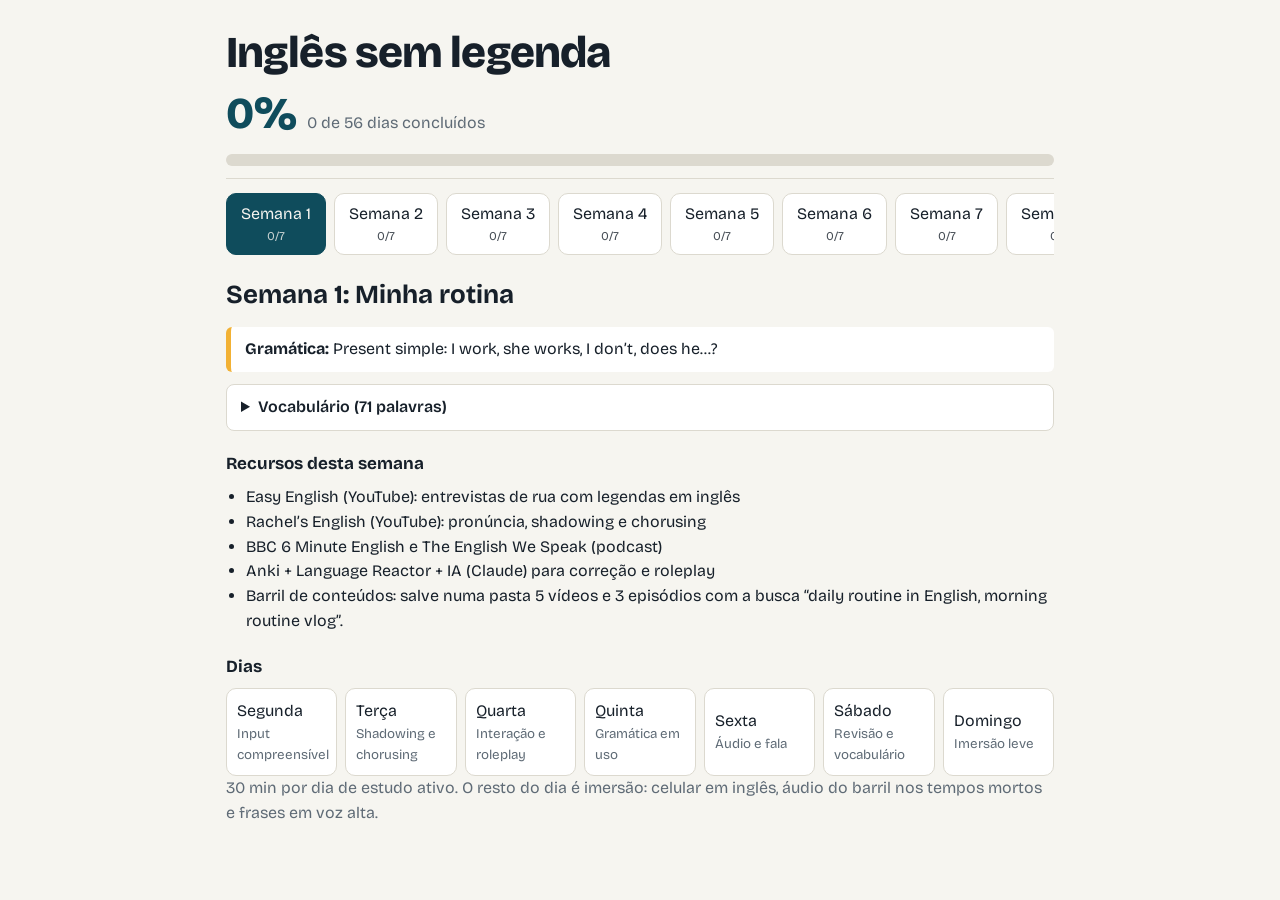
==== index.html @ cb30fc6a "Use index.html as Vercel entry point" ====
<!doctype html>
<html lang="pt-BR"><head><meta charset="utf-8">
<meta name="viewport" content="width=device-width, initial-scale=1, viewport-fit=cover">
<title>Inglês sem legenda: roteiro de 8 semanas</title>
<link rel="stylesheet" href="https://fonts.googleapis.com/css2?family=Bricolage+Grotesque:wght@400;600;800&display=swap">
<style>
:root{--bg:#f6f5f0;--card:#fff;--ink:#17202a;--mute:#5f6b76;--line:#dcd9cf;--pri:#0f4c5c;--acc:#f2b134;--ok:#2f8f5b;box-sizing:border-box;padding-top:env(safe-area-inset-top,0px);padding-bottom:env(safe-area-inset-bottom,0px);color-scheme:light}
@media (prefers-color-scheme:dark){:root:not([data-theme="light"]){--bg:#121a1f;--card:#1a252c;--ink:#eceae2;--mute:#9aa7b0;--line:#2c3b44;--pri:#7cc4d4;--acc:#f2b134;--ok:#5cc48a;color-scheme:dark}}
*{box-sizing:border-box}
body{margin:0;background:var(--bg);color:var(--ink);font:16px/1.55 "Bricolage Grotesque",system-ui,-apple-system,"Segoe UI",sans-serif}
.w{max-width:860px;margin:0 auto;padding:20px 16px 56px}
h1{font-size:clamp(28px,6vw,44px);line-height:1.05;margin:0 0 4px;font-weight:800;letter-spacing:-.02em}
.sub{color:var(--mute);margin:0 0 18px}
.top{position:sticky;top:0;background:var(--bg);padding:10px 0 12px;z-index:5;border-bottom:1px solid var(--line)}
.pct{display:flex;align-items:baseline;gap:10px}
.pct b{font-size:44px;font-weight:800;color:var(--pri)}
.bar{height:12px;background:var(--line);border-radius:6px;overflow:hidden;margin-top:6px}
.bar i{display:block;height:100%;width:0;background:var(--ok);transition:width .4s}
.tabs{display:flex;gap:8px;overflow-x:auto;padding:14px 0}
.tabs button{flex:0 0 auto;border:1.5px solid var(--line);background:var(--card);color:var(--ink);border-radius:10px;padding:8px 14px;font:inherit;cursor:pointer}
.tabs button[aria-selected=true]{background:var(--pri);border-color:var(--pri);color:var(--bg)}
.tabs small{display:block;font-size:12px;opacity:.8}
h2{font-size:26px;margin:6px 0 2px}
.g{background:var(--card);border-left:5px solid var(--acc);padding:10px 14px;border-radius:6px;margin:12px 0}
h3{font-size:17px;margin:20px 0 8px}
ul{margin:0;padding-left:20px}
details{background:var(--card);border:1px solid var(--line);border-radius:8px;padding:10px 14px}
summary{cursor:pointer;font-weight:600}
.v{display:grid;grid-template-columns:repeat(auto-fill,minmax(210px,1fr));gap:4px 16px;margin:10px 0 0;padding:0;list-style:none;font-size:15px}
.v span{color:var(--mute)}
.days{display:grid;grid-template-columns:repeat(auto-fill,minmax(110px,1fr));gap:8px}
.days button{border:1.5px solid var(--line);background:var(--card);color:var(--ink);border-radius:10px;padding:10px;font:inherit;text-align:left;cursor:pointer}
.days button.done{border-color:var(--ok);background:color-mix(in srgb,var(--ok) 14%,var(--card))}
.days button[aria-expanded=true]{outline:3px solid var(--acc)}
.days small{display:block;color:var(--mute)}
.det{background:var(--card);border:1px solid var(--line);border-radius:10px;padding:16px;margin-top:12px}
.det h4{margin:0 0 8px;font-size:20px}
.bl{display:grid;grid-template-columns:64px 1fr;gap:4px 12px;padding:10px 0;border-top:1px solid var(--line)}
.bl b{color:var(--pri)}
.bl em{color:var(--mute);font-style:normal;font-size:14px;grid-column:2}
.ok{margin-top:12px;border:0;border-radius:10px;padding:12px 18px;font:inherit;font-weight:600;background:var(--pri);color:var(--bg);cursor:pointer}
button:focus-visible,summary:focus-visible{outline:3px solid var(--acc);outline-offset:2px}
</style></head><body><div class="w">
<div class="top"><h1>Inglês sem legenda</h1>
<div class="pct"><b id="p">0%</b><span id="pt" class="sub" style="margin:0"></span></div>
<div class="bar"><i id="pb"></i></div></div>
<div class="tabs" id="tabs" role="tablist"></div>
<main id="m"></main>
<p class="sub">30 min por dia de estudo ativo. O resto do dia é imersão: celular em inglês, áudio do barril nos tempos mortos e frases em voz alta.</p>
</div>
<script>
const R=["Easy English (YouTube): entrevistas de rua com legendas em inglês","Rachel’s English (YouTube): pronúncia, shadowing e chorusing","BBC 6 Minute English e The English We Speak (podcast)","Anki + Language Reactor + IA (Claude) para correção e roleplay"];
const Wk=[
{t:"Minha rotina",g:"Present simple: I work, she works, I don’t, does he…?",q:"daily routine in English, morning routine vlog",v:"wake up=acordar;get up=levantar;shower=banho;brush=escovar;teeth=dentes;breakfast=café da manhã;lunch=almoço;dinner=jantar;coffee=café;bread=pão;work=trabalho;study=estudar;school=escola;bus=ônibus;walk=andar a pé;drive=dirigir;home=casa;leave=sair;arrive=chegar;morning=manhã;afternoon=tarde;evening=início da noite;night=noite;early=cedo;late=tarde;always=sempre;usually=geralmente;often=frequentemente;sometimes=às vezes;never=nunca;every day=todo dia;week=semana;weekend=fim de semana;Monday=segunda-feira;Friday=sexta-feira;Sunday=domingo;time=hora;clock=relógio;alarm=despertador;sleep=dormir;tired=cansado;busy=ocupado;free=livre;phone=celular;call=ligar;text=mandar mensagem;watch=assistir;read=ler;listen=escutar;cook=cozinhar;clean=limpar;wash=lavar;buy=comprar;meet=encontrar;friend=amigo;family=família;mother=mãe;father=pai;brother=irmão;sister=irmã;wife=esposa;husband=marido;dog=cachorro;cat=gato;music=música;movie=filme;game=jogo;exercise=exercício;gym=academia;relax=relaxar;rest=descansar"},
{t:"Casa e objetos",g:"There is / there are + preposições de lugar (in, on, under, next to)",q:"house tour in English, my room tour",v:"house=casa;apartment=apartamento;room=cômodo;kitchen=cozinha;bedroom=quarto;bathroom=banheiro;living room=sala;door=porta;window=janela;wall=parede;floor=chão;ceiling=teto;stairs=escada;table=mesa;chair=cadeira;sofa=sofá;bed=cama;pillow=travesseiro;blanket=cobertor;lamp=luminária;light=luz;mirror=espelho;shelf=prateleira;drawer=gaveta;closet=guarda-roupa;fridge=geladeira;stove=fogão;oven=forno;microwave=micro-ondas;sink=pia;plate=prato;bowl=tigela;cup=xícara;glass=copo;fork=garfo;knife=faca;spoon=colher;pan=panela;bottle=garrafa;key=chave;remote=controle remoto;TV=televisão;computer=computador;laptop=notebook;charger=carregador;cable=cabo;plug=tomada;towel=toalha;soap=sabonete;toothbrush=escova de dente;trash=lixo;broom=vassoura;box=caixa;bag=bolsa;pen=caneta;book=livro;notebook=caderno;desk=escrivaninha;under=embaixo;above=acima;next to=ao lado;between=entre;behind=atrás;in front of=na frente;on=sobre;inside=dentro;outside=fora;near=perto;far=longe;left=esquerda;right=direita"},
{t:"Comida e restaurante",g:"Countable/uncountable, some/any e would like",q:"ordering food in English, restaurant English conversation",v:"food=comida;meal=refeição;menu=cardápio;order=pedir;waiter=garçom;bill=conta;tip=gorjeta;hungry=com fome;thirsty=com sede;full=satisfeito;delicious=delicioso;tasty=saboroso;spicy=picante;sweet=doce;sour=azedo;salty=salgado;fresh=fresco;hot=quente;cold=frio;rice=arroz;beans=feijão;meat=carne;chicken=frango;beef=carne bovina;pork=porco;fish=peixe;egg=ovo;cheese=queijo;milk=leite;butter=manteiga;salad=salada;soup=sopa;pasta=massa;sandwich=sanduíche;fries=batata frita;potato=batata;tomato=tomate;onion=cebola;garlic=alho;carrot=cenoura;lettuce=alface;apple=maçã;banana=banana;orange=laranja;grape=uva;strawberry=morango;lemon=limão;juice=suco;water=água;tea=chá;beer=cerveja;wine=vinho;sugar=açúcar;salt=sal;pepper=pimenta;oil=óleo;sauce=molho;dessert=sobremesa;cake=bolo;ice cream=sorvete;chocolate=chocolate;snack=lanche;vegetarian=vegetariano;allergic=alérgico;share=dividir;recipe=receita;ingredient=ingrediente;bake=assar;fry=fritar;boil=ferver"},
{t:"Compras e dinheiro",g:"How much / how many, this-that-these-those e Can I…?",q:"shopping in English, at the supermarket English",v:"store=loja;mall=shopping;market=feira;supermarket=supermercado;pharmacy=farmácia;price=preço;cheap=barato;expensive=caro;discount=desconto;sale=promoção;cash=dinheiro;card=cartão;credit card=cartão de crédito;change=troco;receipt=recibo;cashier=caixa;customer=cliente;seller=vendedor;size=tamanho;small=pequeno;medium=médio;large=grande;color=cor;red=vermelho;blue=azul;green=verde;black=preto;white=branco;yellow=amarelo;shirt=camisa;T-shirt=camiseta;pants=calça;jeans=jeans;dress=vestido;skirt=saia;jacket=jaqueta;coat=casaco;shoes=sapatos;sneakers=tênis;socks=meias;hat=chapéu;glasses=óculos;wallet=carteira;backpack=mochila;try on=experimentar;fit=servir;wear=vestir;pay=pagar;spend=gastar;save=economizar;afford=poder pagar;return=devolver;exchange=trocar;refund=reembolso;deliver=entregar;online=online;cart=carrinho;worth=valer a pena;brand=marca;quality=qualidade;pair=par;gift=presente;wrap=embrulhar;open=aberto;closed=fechado;line=fila;wait=esperar;bargain=pechincha;coin=moeda;bill (money)=nota;total=total;extra=extra;wrong=errado"},
{t:"Trabalho e tecnologia",g:"Can / can’t, have to e perguntas com Wh- (what, where, when, why, how)",q:"English at work, tech vocabulary for beginners",v:"job=emprego;company=empresa;office=escritório;boss=chefe;coworker=colega de trabalho;team=equipe;meeting=reunião;email=e-mail;message=mensagem;schedule=agenda;deadline=prazo;task=tarefa;project=projeto;report=relatório;presentation=apresentação;client=cliente;salary=salário;interview=entrevista;resume=currículo;skill=habilidade;experience=experiência;manager=gerente;remote=remoto;screen=tela;keyboard=teclado;mouse=mouse;file=arquivo;folder=pasta;document=documento;spreadsheet=planilha;data=dados;database=banco de dados;chart=gráfico;number=número;code=código;software=software;app=aplicativo;website=site;password=senha;login=entrar;download=baixar;upload=enviar;share=compartilhar;save=salvar;delete=apagar;search=buscar;update=atualizar;error=erro;fix=consertar;problem=problema;solution=solução;idea=ideia;plan=plano;goal=meta;result=resultado;learn=aprender;teach=ensinar;help=ajudar;ask=perguntar;answer=responder;explain=explicar;understand=entender;need=precisar;use=usar;build=construir;test=testar;improve=melhorar;careful=cuidadoso;fast=rápido;slow=lento"},
{t:"Ruas, viagens e lugares",g:"Imperativo (turn left, go straight) e present continuous (I’m going…)",q:"asking for directions in English, airport English",v:"street=rua;avenue=avenida;corner=esquina;block=quadra;map=mapa;address=endereço;city=cidade;country=país;airport=aeroporto;station=estação;train=trem;subway=metrô;taxi=táxi;car=carro;bike=bicicleta;plane=avião;flight=voo;ticket=passagem;passport=passaporte;luggage=bagagem;suitcase=mala;hotel=hotel;reservation=reserva;check in=fazer check-in;check out=fazer check-out;tourist=turista;beach=praia;mountain=montanha;park=parque;museum=museu;church=igreja;bank=banco;hospital=hospital;police=polícia;restaurant=restaurante;bridge=ponte;traffic=trânsito;turn=virar;go straight=seguir em frente;stop=parar;cross=atravessar;lost=perdido;direction=direção;north=norte;south=sul;east=leste;west=oeste;ahead=à frente;depart=partir;delay=atraso;cancel=cancelar;gate=portão de embarque;seat=assento;trip=viagem;visit=visitar;explore=explorar;travel=viajar;pack=arrumar a mala;weather=clima;rain=chuva;sun=sol;crowded=lotado;quiet=tranquilo;safe=seguro;dangerous=perigoso;nearby=por perto;downtown=centro"},
{t:"Histórias do passado",g:"Past simple: regulares (worked) e irregulares (went, saw, ate)",q:"storytime in English for beginners, simple past stories",v:"yesterday=ontem;last night=ontem à noite;last week=semana passada;ago=atrás;then=então;after=depois;before=antes;first=primeiro;finally=finalmente;suddenly=de repente;remember=lembrar;forget=esquecer;happen=acontecer;story=história;memory=lembrança;childhood=infância;young=jovem;old=velho;born=nascido;grow up=crescer;move=mudar-se;start=começar;finish=terminar;stay=ficar;go (went)=ir;come (came)=vir;see (saw)=ver;eat (ate)=comer;drink (drank)=beber;take (took)=pegar;make (made)=fazer;get (got)=conseguir;give (gave)=dar;find (found)=encontrar;think (thought)=pensar;know (knew)=saber;say (said)=dizer;tell (told)=contar;buy (bought)=comprar;have (had)=ter;write (wrote)=escrever;lose (lost)=perder;win (won)=ganhar;feel (felt)=sentir;meet (met)=conhecer;run (ran)=correr;sit (sat)=sentar;wake (woke)=acordar;fall (fell)=cair;break (broke)=quebrar;laugh=rir;cry=chorar;smile=sorrir;surprised=surpreso;scared=assustado;happy=feliz;sad=triste;angry=bravo;excited=animado;bored=entediado;mistake=erro;luck=sorte;party=festa;wedding=casamento;birthday=aniversário;holiday=feriado;accident=acidente;news=notícia;dream=sonho"},
{t:"Planos e futuro",g:"Going to (planos) vs will (decisões na hora, previsões)",q:"talking about future plans in English, my goals English",v:"tomorrow=amanhã;tonight=hoje à noite;next week=semana que vem;next month=mês que vem;next year=ano que vem;soon=em breve;later=mais tarde;someday=algum dia;future=futuro;hope=esperar;wish=desejar;want=querer;would like=gostaria;expect=esperar (prever);decide=decidir;choose=escolher;promise=prometer;probably=provavelmente;maybe=talvez;definitely=com certeza;sure=certo;possible=possível;impossible=impossível;ready=pronto;prepare=preparar;organize=organizar;invite=convidar;join=participar;apply=candidatar-se;career=carreira;degree=graduação;course=curso;exam=prova;grade=nota;practice=praticar;fluent=fluente;confident=confiante;achieve=alcançar;habit=hábito;challenge=desafio;opportunity=oportunidade;risk=risco;budget=orçamento;invest=investir;rent=aluguel;own=possuir;marry=casar;baby=bebê;kid=criança;retire=aposentar-se;abroad=exterior;dream job=emprego dos sonhos;proud=orgulhoso;worry=preocupar-se;depend=depender;offer=oferecer;accept=aceitar;refuse=recusar;agree=concordar;disagree=discordar;opinion=opinião;believe=acreditar;suppose=supor;imagine=imaginar;guess=chutar;goal=objetivo;dream=sonhar;success=sucesso;fail=falhar;try=tentar;keep going=continuar;progress=progresso"}
];
const D=[
["Segunda","Input compreensível",[[15,"Assista a 1 vídeo do barril sobre {t}, sem legenda em português. Primeira vez: só o sentido geral. Segunda vez: pause nas frases novas. Busca sugerida: “{q}”.",0],[10,"Sentence mining: escolha 3 frases que você entendeu pela metade e crie cartões no Anki (frase inteira, com áudio).",3],[5,"Micro-hábito: descreva em voz alta, em inglês, o que está ao seu redor.",3]]],
["Terça","Shadowing e chorusing",[[12,"Shadowing: pegue um trecho de 30 segundos sobre {t}, repita junto com o áudio 5 vezes, depois sem olhar a transcrição.",1],[8,"Chorusing: fale a mesma frase em coro com o nativo até igualar ritmo e entonação.",1],[10,"Flashcards: revise os cartões vencidos no Anki.",3]]],
["Quarta","Interação e roleplay",[[15,"Reassista uma cena que você já viu. Pause e responda os personagens em voz alta, faça perguntas e dê opiniões. Anote o que não soube dizer.",0],[10,"Roleplay com a IA: simule uma situação real de {t}. Peça para ela responder só em inglês simples e corrigir no fim.",3],[5,"Pesquise como falar as lacunas anotadas e crie 2 cartões.",3]]],
["Quinta","Gramática em uso",[[8,"Tópico da semana: {g}. Leia 10 exemplos e tente achar o padrão antes de ler a regra.",2],[12,"Escrita ativa: escreva 5 a 8 frases sobre {t} usando o tópico. Cole na IA e peça correção com explicação curta.",3],[10,"Flashcards: revise e acrescente as correções como cartões.",3]]],
["Sexta","Áudio e fala",[[20,"Ouça 1 episódio curto sobre {t} ou sobre rotina e vida cotidiana. Ouça duas vezes: sem pausar e depois pausando para anotar palavras.",2],[10,"Grave 1 minuto resumindo em voz alta o que entendeu. Ouça sua gravação e repita uma versão melhor.",3]]],
["Sábado","Revisão e vocabulário",[[10,"Flashcards: revise tudo da semana.",3],[10,"Revise as 70+ palavras da lista da semana: fale cada uma dentro de uma frase sua.",3],[10,"Roleplay livre com a IA, sem script, sobre {t}.",3]]],
["Domingo","Imersão leve",[[20,"Assista a série, vídeo ou ouça podcast por prazer, em inglês, sem pressão. Não pare para estudar.",0],[10,"Diário falado: fale 1 minuto sobre sua semana, em inglês, sem traduzir antes.",3]]]
];
let S={};try{S=JSON.parse(localStorage.getItem("ing")||"{}")}catch(e){}
let cw=0,cd=null;
const $=i=>document.getElementById(i),save=()=>{try{localStorage.setItem("ing",JSON.stringify(S))}catch(e){}};
const cnt=w=>D.filter((_,d)=>S[w+"-"+d]).length;
function upd(){const n=Object.values(S).filter(Boolean).length,p=Math.round(n/56*100);$("p").textContent=p+"%";$("pb").style.width=p+"%";$("pt").textContent=n+" de 56 dias concluídos"}
function tabs(){$("tabs").innerHTML="";Wk.forEach((w,i)=>{const b=document.createElement("button");b.setAttribute("role","tab");b.setAttribute("aria-selected",i==cw);b.innerHTML="Semana "+(i+1)+"<small>"+cnt(i)+"/7</small>";b.onclick=()=>{cw=i;cd=null;draw()};$("tabs").appendChild(b)})}
function fill(s,w){return s.replace(/{t}/g,w.t.toLowerCase()).replace(/{g}/g,w.g).replace(/{q}/g,w.q)}
function draw(){tabs();upd();const w=Wk[cw],V=w.v.split(";").map(x=>x.split("="));
let h="<h2>Semana "+(cw+1)+": "+w.t+"</h2><div class='g'><b>Gramática:</b> "+w.g+"</div>";
h+="<details><summary>Vocabulário ("+V.length+" palavras)</summary><ul class='v'>"+V.map(x=>"<li>"+x[0]+" <span>"+x[1]+"</span></li>").join("")+"</ul></details>";
h+="<h3>Recursos desta semana</h3><ul>"+R.map(r=>"<li>"+r+"</li>").join("")+"<li>Barril de conteúdos: salve numa pasta 5 vídeos e 3 episódios com a busca “"+w.q+"”.</li></ul>";
h+="<h3>Dias</h3><div class='days'>"+D.map((d,i)=>"<button class='"+(S[cw+"-"+i]?"done":"")+"' aria-expanded='"+(cd===i)+"' data-d='"+i+"'>"+d[0]+"<small>"+(S[cw+"-"+i]?"Concluído":d[1])+"</small></button>").join("")+"</div>";
if(cd!==null){const d=D[cd],k=cw+"-"+cd;h+="<div class='det'><h4>"+d[0]+": "+d[1]+" (30 min)</h4>"+d[2].map(b=>"<div class='bl'><b>"+b[0]+" min</b><span>"+fill(b[1],w)+"</span><em>Recurso: "+R[b[2]]+"</em></div>").join("")+"<button class='ok' data-k='"+k+"'>"+(S[k]?"Desmarcar dia":"Marcar como concluído")+"</button></div>"}
$("m").innerHTML=h;
$("m").querySelectorAll(".days button").forEach(b=>b.onclick=()=>{const i=+b.dataset.d;cd=cd===i?null:i;draw()});
const ok=$("m").querySelector(".ok");if(ok)ok.onclick=()=>{S[ok.dataset.k]=!S[ok.dataset.k];save();draw()}}
draw();
</script></body></html>
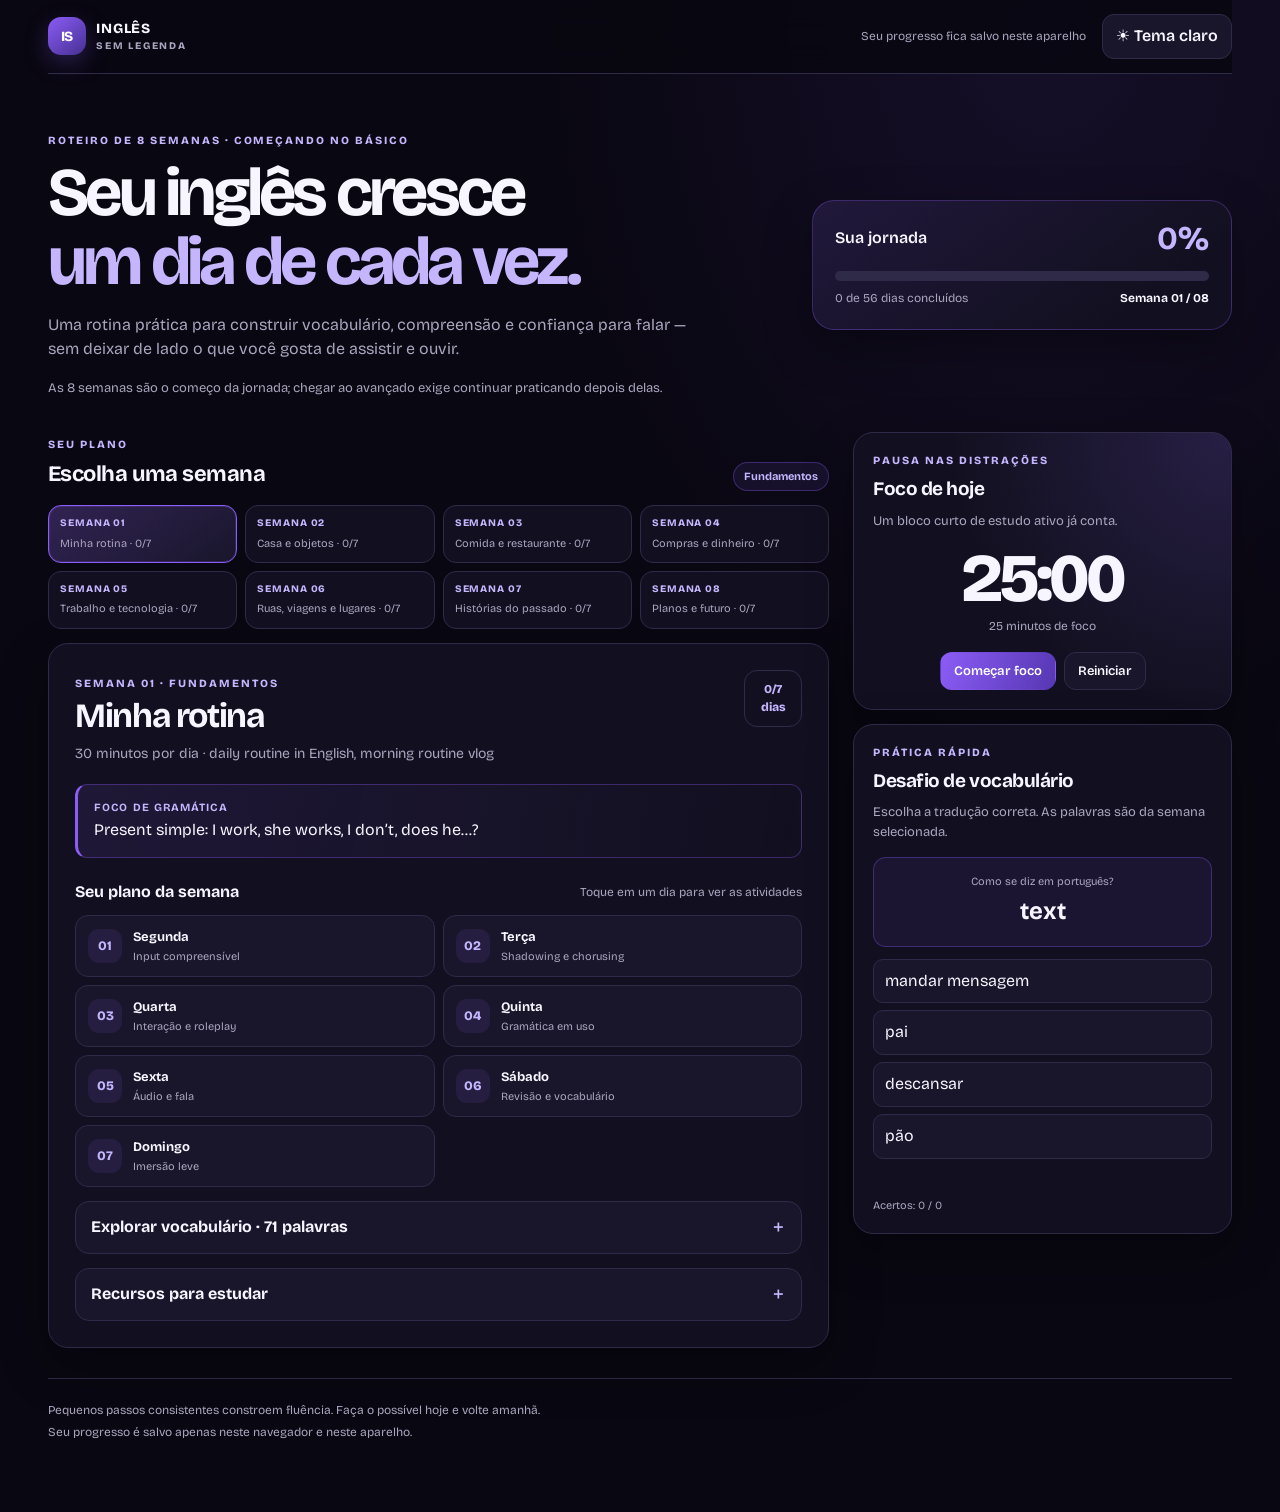
==== commit fe7307fb: "Improve interactive English study site Co-authored-by: Copilot <223556219+Copilot@users.noreply.gith" ====
--- a/index.html
+++ b/index.html
@@ -1,89 +1,31 @@
 <!doctype html>
 <html lang="pt-BR"><head><meta charset="utf-8">
 <meta name="viewport" content="width=device-width, initial-scale=1, viewport-fit=cover">
-<title>Inglês sem legenda: roteiro de 8 semanas</title>
+<title>Inglês sem legenda — seu plano do básico ao avançado</title>
+<meta name="description" content="Um roteiro interativo para estudar inglês todos os dias, praticar vocabulário e acompanhar seu progresso.">
+<meta name="theme-color" content="#090711">
 <link rel="stylesheet" href="https://fonts.googleapis.com/css2?family=Bricolage+Grotesque:wght@400;600;800&display=swap">
-<style>
-:root{--bg:#f6f5f0;--card:#fff;--ink:#17202a;--mute:#5f6b76;--line:#dcd9cf;--pri:#0f4c5c;--acc:#f2b134;--ok:#2f8f5b;box-sizing:border-box;padding-top:env(safe-area-inset-top,0px);padding-bottom:env(safe-area-inset-bottom,0px);color-scheme:light}
-@media (prefers-color-scheme:dark){:root:not([data-theme="light"]){--bg:#121a1f;--card:#1a252c;--ink:#eceae2;--mute:#9aa7b0;--line:#2c3b44;--pri:#7cc4d4;--acc:#f2b134;--ok:#5cc48a;color-scheme:dark}}
-*{box-sizing:border-box}
-body{margin:0;background:var(--bg);color:var(--ink);font:16px/1.55 "Bricolage Grotesque",system-ui,-apple-system,"Segoe UI",sans-serif}
-.w{max-width:860px;margin:0 auto;padding:20px 16px 56px}
-h1{font-size:clamp(28px,6vw,44px);line-height:1.05;margin:0 0 4px;font-weight:800;letter-spacing:-.02em}
-.sub{color:var(--mute);margin:0 0 18px}
-.top{position:sticky;top:0;background:var(--bg);padding:10px 0 12px;z-index:5;border-bottom:1px solid var(--line)}
-.pct{display:flex;align-items:baseline;gap:10px}
-.pct b{font-size:44px;font-weight:800;color:var(--pri)}
-.bar{height:12px;background:var(--line);border-radius:6px;overflow:hidden;margin-top:6px}
-.bar i{display:block;height:100%;width:0;background:var(--ok);transition:width .4s}
-.tabs{display:flex;gap:8px;overflow-x:auto;padding:14px 0}
-.tabs button{flex:0 0 auto;border:1.5px solid var(--line);background:var(--card);color:var(--ink);border-radius:10px;padding:8px 14px;font:inherit;cursor:pointer}
-.tabs button[aria-selected=true]{background:var(--pri);border-color:var(--pri);color:var(--bg)}
-.tabs small{display:block;font-size:12px;opacity:.8}
-h2{font-size:26px;margin:6px 0 2px}
-.g{background:var(--card);border-left:5px solid var(--acc);padding:10px 14px;border-radius:6px;margin:12px 0}
-h3{font-size:17px;margin:20px 0 8px}
-ul{margin:0;padding-left:20px}
-details{background:var(--card);border:1px solid var(--line);border-radius:8px;padding:10px 14px}
-summary{cursor:pointer;font-weight:600}
-.v{display:grid;grid-template-columns:repeat(auto-fill,minmax(210px,1fr));gap:4px 16px;margin:10px 0 0;padding:0;list-style:none;font-size:15px}
-.v span{color:var(--mute)}
-.days{display:grid;grid-template-columns:repeat(auto-fill,minmax(110px,1fr));gap:8px}
-.days button{border:1.5px solid var(--line);background:var(--card);color:var(--ink);border-radius:10px;padding:10px;font:inherit;text-align:left;cursor:pointer}
-.days button.done{border-color:var(--ok);background:color-mix(in srgb,var(--ok) 14%,var(--card))}
-.days button[aria-expanded=true]{outline:3px solid var(--acc)}
-.days small{display:block;color:var(--mute)}
-.det{background:var(--card);border:1px solid var(--line);border-radius:10px;padding:16px;margin-top:12px}
-.det h4{margin:0 0 8px;font-size:20px}
-.bl{display:grid;grid-template-columns:64px 1fr;gap:4px 12px;padding:10px 0;border-top:1px solid var(--line)}
-.bl b{color:var(--pri)}
-.bl em{color:var(--mute);font-style:normal;font-size:14px;grid-column:2}
-.ok{margin-top:12px;border:0;border-radius:10px;padding:12px 18px;font:inherit;font-weight:600;background:var(--pri);color:var(--bg);cursor:pointer}
-button:focus-visible,summary:focus-visible{outline:3px solid var(--acc);outline-offset:2px}
-</style></head><body><div class="w">
-<div class="top"><h1>Inglês sem legenda</h1>
-<div class="pct"><b id="p">0%</b><span id="pt" class="sub" style="margin:0"></span></div>
-<div class="bar"><i id="pb"></i></div></div>
-<div class="tabs" id="tabs" role="tablist"></div>
-<main id="m"></main>
-<p class="sub">30 min por dia de estudo ativo. O resto do dia é imersão: celular em inglês, áudio do barril nos tempos mortos e frases em voz alta.</p>
+<link rel="stylesheet" href="styles.css"></head><body>
+<div class="app-shell">
+<header class="topbar">
+<a class="brand" href="#" aria-label="Inglês sem legenda, início"><span class="brand-mark">IS</span><span>INGLÊS<small>SEM LEGENDA</small></span></a>
+<div class="top-actions"><span class="save-status" id="saveStatus" role="status" aria-live="polite">Seu progresso fica salvo neste aparelho</span><button class="theme-toggle" id="themeToggle" type="button" aria-label="Alternar tema">☀ Tema claro</button></div>
+</header>
+<section class="hero" aria-labelledby="pageTitle">
+<div class="hero-copy"><p class="eyebrow">ROTEIRO DE 8 SEMANAS · COMEÇANDO NO BÁSICO</p><h1 id="pageTitle">Seu inglês cresce <span>um dia de cada vez.</span></h1><p>Uma rotina prática para construir vocabulário, compreensão e confiança para falar — sem deixar de lado o que você gosta de assistir e ouvir.</p><p class="hero-note">As 8 semanas são o começo da jornada; chegar ao avançado exige continuar praticando depois delas.</p></div>
+<div class="hero-progress"><div class="progress-heading"><span>Sua jornada</span><strong id="p">0%</strong></div><div class="progress-track" role="progressbar" id="progressBar" aria-label="Progresso das 8 semanas" aria-valuemin="0" aria-valuemax="100" aria-valuenow="0"><i id="pb"></i></div><div class="progress-caption"><span id="pt">0 de 56 dias concluídos</span><strong id="weekMetric">Semana 01 / 08</strong></div></div>
+</section>
+<main class="content-grid">
+<section class="study-column" aria-label="Roteiro de estudos">
+<div class="section-heading"><div><p class="eyebrow">SEU PLANO</p><h2>Escolha uma semana</h2></div><span class="phase-pill" id="phasePill">Fundamentos</span></div>
+<nav class="tabs" id="tabs" role="tablist" aria-label="Semanas de estudo"></nav>
+<section id="weekContent" aria-live="polite"></section>
+</section>
+<aside class="practice-column" aria-label="Ferramentas de prática">
+<section class="tool-card timer-card" aria-labelledby="timerTitle"><p class="eyebrow">PAUSA NAS DISTRAÇÕES</p><h2 id="timerTitle">Foco de hoje</h2><p class="tool-copy">Um bloco curto de estudo ativo já conta.</p><div class="timer-display" id="timerDisplay" role="timer" aria-live="off">25:00</div><p class="timer-hint" id="timerHint">25 minutos de foco</p><div class="timer-actions"><button class="primary-button" id="timerToggle" type="button">Começar foco</button><button class="secondary-button" id="timerReset" type="button">Reiniciar</button></div></section>
+<section class="tool-card quiz-card" aria-labelledby="quizTitle"><p class="eyebrow">PRÁTICA RÁPIDA</p><h2 id="quizTitle">Desafio de vocabulário</h2><p class="tool-copy">Escolha a tradução correta. As palavras são da semana selecionada.</p><div id="quizArea"></div></section>
+</aside>
+</main>
+<footer class="footer"><p>Pequenos passos consistentes constroem fluência. Faça o possível hoje e volte amanhã.</p><p>Seu progresso é salvo apenas neste navegador e neste aparelho.</p></footer>
 </div>
-<script>
-const R=["Easy English (YouTube): entrevistas de rua com legendas em inglês","Rachel’s English (YouTube): pronúncia, shadowing e chorusing","BBC 6 Minute English e The English We Speak (podcast)","Anki + Language Reactor + IA (Claude) para correção e roleplay"];
-const Wk=[
-{t:"Minha rotina",g:"Present simple: I work, she works, I don’t, does he…?",q:"daily routine in English, morning routine vlog",v:"wake up=acordar;get up=levantar;shower=banho;brush=escovar;teeth=dentes;breakfast=café da manhã;lunch=almoço;dinner=jantar;coffee=café;bread=pão;work=trabalho;study=estudar;school=escola;bus=ônibus;walk=andar a pé;drive=dirigir;home=casa;leave=sair;arrive=chegar;morning=manhã;afternoon=tarde;evening=início da noite;night=noite;early=cedo;late=tarde;always=sempre;usually=geralmente;often=frequentemente;sometimes=às vezes;never=nunca;every day=todo dia;week=semana;weekend=fim de semana;Monday=segunda-feira;Friday=sexta-feira;Sunday=domingo;time=hora;clock=relógio;alarm=despertador;sleep=dormir;tired=cansado;busy=ocupado;free=livre;phone=celular;call=ligar;text=mandar mensagem;watch=assistir;read=ler;listen=escutar;cook=cozinhar;clean=limpar;wash=lavar;buy=comprar;meet=encontrar;friend=amigo;family=família;mother=mãe;father=pai;brother=irmão;sister=irmã;wife=esposa;husband=marido;dog=cachorro;cat=gato;music=música;movie=filme;game=jogo;exercise=exercício;gym=academia;relax=relaxar;rest=descansar"},
-{t:"Casa e objetos",g:"There is / there are + preposições de lugar (in, on, under, next to)",q:"house tour in English, my room tour",v:"house=casa;apartment=apartamento;room=cômodo;kitchen=cozinha;bedroom=quarto;bathroom=banheiro;living room=sala;door=porta;window=janela;wall=parede;floor=chão;ceiling=teto;stairs=escada;table=mesa;chair=cadeira;sofa=sofá;bed=cama;pillow=travesseiro;blanket=cobertor;lamp=luminária;light=luz;mirror=espelho;shelf=prateleira;drawer=gaveta;closet=guarda-roupa;fridge=geladeira;stove=fogão;oven=forno;microwave=micro-ondas;sink=pia;plate=prato;bowl=tigela;cup=xícara;glass=copo;fork=garfo;knife=faca;spoon=colher;pan=panela;bottle=garrafa;key=chave;remote=controle remoto;TV=televisão;computer=computador;laptop=notebook;charger=carregador;cable=cabo;plug=tomada;towel=toalha;soap=sabonete;toothbrush=escova de dente;trash=lixo;broom=vassoura;box=caixa;bag=bolsa;pen=caneta;book=livro;notebook=caderno;desk=escrivaninha;under=embaixo;above=acima;next to=ao lado;between=entre;behind=atrás;in front of=na frente;on=sobre;inside=dentro;outside=fora;near=perto;far=longe;left=esquerda;right=direita"},
-{t:"Comida e restaurante",g:"Countable/uncountable, some/any e would like",q:"ordering food in English, restaurant English conversation",v:"food=comida;meal=refeição;menu=cardápio;order=pedir;waiter=garçom;bill=conta;tip=gorjeta;hungry=com fome;thirsty=com sede;full=satisfeito;delicious=delicioso;tasty=saboroso;spicy=picante;sweet=doce;sour=azedo;salty=salgado;fresh=fresco;hot=quente;cold=frio;rice=arroz;beans=feijão;meat=carne;chicken=frango;beef=carne bovina;pork=porco;fish=peixe;egg=ovo;cheese=queijo;milk=leite;butter=manteiga;salad=salada;soup=sopa;pasta=massa;sandwich=sanduíche;fries=batata frita;potato=batata;tomato=tomate;onion=cebola;garlic=alho;carrot=cenoura;lettuce=alface;apple=maçã;banana=banana;orange=laranja;grape=uva;strawberry=morango;lemon=limão;juice=suco;water=água;tea=chá;beer=cerveja;wine=vinho;sugar=açúcar;salt=sal;pepper=pimenta;oil=óleo;sauce=molho;dessert=sobremesa;cake=bolo;ice cream=sorvete;chocolate=chocolate;snack=lanche;vegetarian=vegetariano;allergic=alérgico;share=dividir;recipe=receita;ingredient=ingrediente;bake=assar;fry=fritar;boil=ferver"},
-{t:"Compras e dinheiro",g:"How much / how many, this-that-these-those e Can I…?",q:"shopping in English, at the supermarket English",v:"store=loja;mall=shopping;market=feira;supermarket=supermercado;pharmacy=farmácia;price=preço;cheap=barato;expensive=caro;discount=desconto;sale=promoção;cash=dinheiro;card=cartão;credit card=cartão de crédito;change=troco;receipt=recibo;cashier=caixa;customer=cliente;seller=vendedor;size=tamanho;small=pequeno;medium=médio;large=grande;color=cor;red=vermelho;blue=azul;green=verde;black=preto;white=branco;yellow=amarelo;shirt=camisa;T-shirt=camiseta;pants=calça;jeans=jeans;dress=vestido;skirt=saia;jacket=jaqueta;coat=casaco;shoes=sapatos;sneakers=tênis;socks=meias;hat=chapéu;glasses=óculos;wallet=carteira;backpack=mochila;try on=experimentar;fit=servir;wear=vestir;pay=pagar;spend=gastar;save=economizar;afford=poder pagar;return=devolver;exchange=trocar;refund=reembolso;deliver=entregar;online=online;cart=carrinho;worth=valer a pena;brand=marca;quality=qualidade;pair=par;gift=presente;wrap=embrulhar;open=aberto;closed=fechado;line=fila;wait=esperar;bargain=pechincha;coin=moeda;bill (money)=nota;total=total;extra=extra;wrong=errado"},
-{t:"Trabalho e tecnologia",g:"Can / can’t, have to e perguntas com Wh- (what, where, when, why, how)",q:"English at work, tech vocabulary for beginners",v:"job=emprego;company=empresa;office=escritório;boss=chefe;coworker=colega de trabalho;team=equipe;meeting=reunião;email=e-mail;message=mensagem;schedule=agenda;deadline=prazo;task=tarefa;project=projeto;report=relatório;presentation=apresentação;client=cliente;salary=salário;interview=entrevista;resume=currículo;skill=habilidade;experience=experiência;manager=gerente;remote=remoto;screen=tela;keyboard=teclado;mouse=mouse;file=arquivo;folder=pasta;document=documento;spreadsheet=planilha;data=dados;database=banco de dados;chart=gráfico;number=número;code=código;software=software;app=aplicativo;website=site;password=senha;login=entrar;download=baixar;upload=enviar;share=compartilhar;save=salvar;delete=apagar;search=buscar;update=atualizar;error=erro;fix=consertar;problem=problema;solution=solução;idea=ideia;plan=plano;goal=meta;result=resultado;learn=aprender;teach=ensinar;help=ajudar;ask=perguntar;answer=responder;explain=explicar;understand=entender;need=precisar;use=usar;build=construir;test=testar;improve=melhorar;careful=cuidadoso;fast=rápido;slow=lento"},
-{t:"Ruas, viagens e lugares",g:"Imperativo (turn left, go straight) e present continuous (I’m going…)",q:"asking for directions in English, airport English",v:"street=rua;avenue=avenida;corner=esquina;block=quadra;map=mapa;address=endereço;city=cidade;country=país;airport=aeroporto;station=estação;train=trem;subway=metrô;taxi=táxi;car=carro;bike=bicicleta;plane=avião;flight=voo;ticket=passagem;passport=passaporte;luggage=bagagem;suitcase=mala;hotel=hotel;reservation=reserva;check in=fazer check-in;check out=fazer check-out;tourist=turista;beach=praia;mountain=montanha;park=parque;museum=museu;church=igreja;bank=banco;hospital=hospital;police=polícia;restaurant=restaurante;bridge=ponte;traffic=trânsito;turn=virar;go straight=seguir em frente;stop=parar;cross=atravessar;lost=perdido;direction=direção;north=norte;south=sul;east=leste;west=oeste;ahead=à frente;depart=partir;delay=atraso;cancel=cancelar;gate=portão de embarque;seat=assento;trip=viagem;visit=visitar;explore=explorar;travel=viajar;pack=arrumar a mala;weather=clima;rain=chuva;sun=sol;crowded=lotado;quiet=tranquilo;safe=seguro;dangerous=perigoso;nearby=por perto;downtown=centro"},
-{t:"Histórias do passado",g:"Past simple: regulares (worked) e irregulares (went, saw, ate)",q:"storytime in English for beginners, simple past stories",v:"yesterday=ontem;last night=ontem à noite;last week=semana passada;ago=atrás;then=então;after=depois;before=antes;first=primeiro;finally=finalmente;suddenly=de repente;remember=lembrar;forget=esquecer;happen=acontecer;story=história;memory=lembrança;childhood=infância;young=jovem;old=velho;born=nascido;grow up=crescer;move=mudar-se;start=começar;finish=terminar;stay=ficar;go (went)=ir;come (came)=vir;see (saw)=ver;eat (ate)=comer;drink (drank)=beber;take (took)=pegar;make (made)=fazer;get (got)=conseguir;give (gave)=dar;find (found)=encontrar;think (thought)=pensar;know (knew)=saber;say (said)=dizer;tell (told)=contar;buy (bought)=comprar;have (had)=ter;write (wrote)=escrever;lose (lost)=perder;win (won)=ganhar;feel (felt)=sentir;meet (met)=conhecer;run (ran)=correr;sit (sat)=sentar;wake (woke)=acordar;fall (fell)=cair;break (broke)=quebrar;laugh=rir;cry=chorar;smile=sorrir;surprised=surpreso;scared=assustado;happy=feliz;sad=triste;angry=bravo;excited=animado;bored=entediado;mistake=erro;luck=sorte;party=festa;wedding=casamento;birthday=aniversário;holiday=feriado;accident=acidente;news=notícia;dream=sonho"},
-{t:"Planos e futuro",g:"Going to (planos) vs will (decisões na hora, previsões)",q:"talking about future plans in English, my goals English",v:"tomorrow=amanhã;tonight=hoje à noite;next week=semana que vem;next month=mês que vem;next year=ano que vem;soon=em breve;later=mais tarde;someday=algum dia;future=futuro;hope=esperar;wish=desejar;want=querer;would like=gostaria;expect=esperar (prever);decide=decidir;choose=escolher;promise=prometer;probably=provavelmente;maybe=talvez;definitely=com certeza;sure=certo;possible=possível;impossible=impossível;ready=pronto;prepare=preparar;organize=organizar;invite=convidar;join=participar;apply=candidatar-se;career=carreira;degree=graduação;course=curso;exam=prova;grade=nota;practice=praticar;fluent=fluente;confident=confiante;achieve=alcançar;habit=hábito;challenge=desafio;opportunity=oportunidade;risk=risco;budget=orçamento;invest=investir;rent=aluguel;own=possuir;marry=casar;baby=bebê;kid=criança;retire=aposentar-se;abroad=exterior;dream job=emprego dos sonhos;proud=orgulhoso;worry=preocupar-se;depend=depender;offer=oferecer;accept=aceitar;refuse=recusar;agree=concordar;disagree=discordar;opinion=opinião;believe=acreditar;suppose=supor;imagine=imaginar;guess=chutar;goal=objetivo;dream=sonhar;success=sucesso;fail=falhar;try=tentar;keep going=continuar;progress=progresso"}
-];
-const D=[
-["Segunda","Input compreensível",[[15,"Assista a 1 vídeo do barril sobre {t}, sem legenda em português. Primeira vez: só o sentido geral. Segunda vez: pause nas frases novas. Busca sugerida: “{q}”.",0],[10,"Sentence mining: escolha 3 frases que você entendeu pela metade e crie cartões no Anki (frase inteira, com áudio).",3],[5,"Micro-hábito: descreva em voz alta, em inglês, o que está ao seu redor.",3]]],
-["Terça","Shadowing e chorusing",[[12,"Shadowing: pegue um trecho de 30 segundos sobre {t}, repita junto com o áudio 5 vezes, depois sem olhar a transcrição.",1],[8,"Chorusing: fale a mesma frase em coro com o nativo até igualar ritmo e entonação.",1],[10,"Flashcards: revise os cartões vencidos no Anki.",3]]],
-["Quarta","Interação e roleplay",[[15,"Reassista uma cena que você já viu. Pause e responda os personagens em voz alta, faça perguntas e dê opiniões. Anote o que não soube dizer.",0],[10,"Roleplay com a IA: simule uma situação real de {t}. Peça para ela responder só em inglês simples e corrigir no fim.",3],[5,"Pesquise como falar as lacunas anotadas e crie 2 cartões.",3]]],
-["Quinta","Gramática em uso",[[8,"Tópico da semana: {g}. Leia 10 exemplos e tente achar o padrão antes de ler a regra.",2],[12,"Escrita ativa: escreva 5 a 8 frases sobre {t} usando o tópico. Cole na IA e peça correção com explicação curta.",3],[10,"Flashcards: revise e acrescente as correções como cartões.",3]]],
-["Sexta","Áudio e fala",[[20,"Ouça 1 episódio curto sobre {t} ou sobre rotina e vida cotidiana. Ouça duas vezes: sem pausar e depois pausando para anotar palavras.",2],[10,"Grave 1 minuto resumindo em voz alta o que entendeu. Ouça sua gravação e repita uma versão melhor.",3]]],
-["Sábado","Revisão e vocabulário",[[10,"Flashcards: revise tudo da semana.",3],[10,"Revise as 70+ palavras da lista da semana: fale cada uma dentro de uma frase sua.",3],[10,"Roleplay livre com a IA, sem script, sobre {t}.",3]]],
-["Domingo","Imersão leve",[[20,"Assista a série, vídeo ou ouça podcast por prazer, em inglês, sem pressão. Não pare para estudar.",0],[10,"Diário falado: fale 1 minuto sobre sua semana, em inglês, sem traduzir antes.",3]]]
-];
-let S={};try{S=JSON.parse(localStorage.getItem("ing")||"{}")}catch(e){}
-let cw=0,cd=null;
-const $=i=>document.getElementById(i),save=()=>{try{localStorage.setItem("ing",JSON.stringify(S))}catch(e){}};
-const cnt=w=>D.filter((_,d)=>S[w+"-"+d]).length;
-function upd(){const n=Object.values(S).filter(Boolean).length,p=Math.round(n/56*100);$("p").textContent=p+"%";$("pb").style.width=p+"%";$("pt").textContent=n+" de 56 dias concluídos"}
-function tabs(){$("tabs").innerHTML="";Wk.forEach((w,i)=>{const b=document.createElement("button");b.setAttribute("role","tab");b.setAttribute("aria-selected",i==cw);b.innerHTML="Semana "+(i+1)+"<small>"+cnt(i)+"/7</small>";b.onclick=()=>{cw=i;cd=null;draw()};$("tabs").appendChild(b)})}
-function fill(s,w){return s.replace(/{t}/g,w.t.toLowerCase()).replace(/{g}/g,w.g).replace(/{q}/g,w.q)}
-function draw(){tabs();upd();const w=Wk[cw],V=w.v.split(";").map(x=>x.split("="));
-let h="<h2>Semana "+(cw+1)+": "+w.t+"</h2><div class='g'><b>Gramática:</b> "+w.g+"</div>";
-h+="<details><summary>Vocabulário ("+V.length+" palavras)</summary><ul class='v'>"+V.map(x=>"<li>"+x[0]+" <span>"+x[1]+"</span></li>").join("")+"</ul></details>";
-h+="<h3>Recursos desta semana</h3><ul>"+R.map(r=>"<li>"+r+"</li>").join("")+"<li>Barril de conteúdos: salve numa pasta 5 vídeos e 3 episódios com a busca “"+w.q+"”.</li></ul>";
-h+="<h3>Dias</h3><div class='days'>"+D.map((d,i)=>"<button class='"+(S[cw+"-"+i]?"done":"")+"' aria-expanded='"+(cd===i)+"' data-d='"+i+"'>"+d[0]+"<small>"+(S[cw+"-"+i]?"Concluído":d[1])+"</small></button>").join("")+"</div>";
-if(cd!==null){const d=D[cd],k=cw+"-"+cd;h+="<div class='det'><h4>"+d[0]+": "+d[1]+" (30 min)</h4>"+d[2].map(b=>"<div class='bl'><b>"+b[0]+" min</b><span>"+fill(b[1],w)+"</span><em>Recurso: "+R[b[2]]+"</em></div>").join("")+"<button class='ok' data-k='"+k+"'>"+(S[k]?"Desmarcar dia":"Marcar como concluído")+"</button></div>"}
-$("m").innerHTML=h;
-$("m").querySelectorAll(".days button").forEach(b=>b.onclick=()=>{const i=+b.dataset.d;cd=cd===i?null:i;draw()});
-const ok=$("m").querySelector(".ok");if(ok)ok.onclick=()=>{S[ok.dataset.k]=!S[ok.dataset.k];save();draw()}}
-draw();
-</script></body></html>
+<script src="script.js" defer></script></body></html>
--- a/styles.css
+++ b/styles.css
@@ -0,0 +1,129 @@
+:root{color-scheme:dark;--bg:#090711;--surface:#121020;--surface-2:#19162b;--ink:#f7f5ff;--muted:#aaa5be;--line:#302a49;--purple:#8b5cf6;--purple-light:#c4b5fd;--blue:#263a76;--green:#62d6a5;--shadow:0 18px 50px #0005}
+:root[data-theme="light"]{color-scheme:light;--bg:#f6f4fb;--surface:#fff;--surface-2:#efebf8;--ink:#171329;--muted:#625d75;--line:#ded8ed;--purple:#7042d8;--purple-light:#5835b0;--blue:#dfe6ff;--green:#137c58;--shadow:0 16px 40px #33205b12}
+*{box-sizing:border-box}
+html{scroll-behavior:smooth;scroll-padding-top:92px}
+body{margin:0;min-height:100vh;background:radial-gradient(ellipse at 82% 0%,#30205b55,transparent 33rem),var(--bg);color:var(--ink);font:16px/1.55 "Bricolage Grotesque",system-ui,-apple-system,"Segoe UI",sans-serif}
+button,input{font:inherit}
+button{color:inherit}
+button:focus-visible,input:focus-visible,summary:focus-visible{outline:3px solid var(--purple-light);outline-offset:3px}
+.app-shell{max-width:1240px;margin:0 auto;padding:0 28px 48px}
+.topbar{position:sticky;top:0;z-index:10;display:flex;align-items:center;justify-content:space-between;gap:16px;padding:14px 0;background:color-mix(in srgb,var(--bg) 88%,transparent);backdrop-filter:blur(16px);border-bottom:1px solid var(--line)}
+.brand{display:flex;align-items:center;gap:10px;color:var(--ink);text-decoration:none;font-size:14px;font-weight:800;letter-spacing:.06em}
+.brand-mark{display:grid;place-items:center;width:38px;height:38px;border-radius:13px;background:linear-gradient(140deg,var(--purple),#463092);color:#fff;font-size:14px;letter-spacing:-.04em;box-shadow:0 8px 24px #8b5cf644}
+.brand small{display:block;color:var(--muted);font-size:10px;letter-spacing:.18em}
+.top-actions{display:flex;align-items:center;gap:16px}
+.save-status{color:var(--muted);font-size:12px}
+.save-status.error{color:#ff879b}
+.theme-toggle,.secondary-button,.primary-button{display:inline-flex;align-items:center;justify-content:center;gap:8px;border:1px solid var(--line);border-radius:12px;padding:9px 13px;background:var(--surface-2);color:var(--ink);font-weight:600;cursor:pointer;transition:transform .18s,border-color .18s,background .18s}
+.theme-toggle:hover,.secondary-button:hover{border-color:var(--purple);transform:translateY(-1px)}
+.hero{display:grid;grid-template-columns:minmax(0,1.4fr) minmax(250px,.8fr);gap:30px;align-items:center;padding:clamp(28px,5vw,58px) 0 34px}
+.eyebrow{margin:0 0 9px;color:var(--purple-light);font-size:11px;font-weight:800;letter-spacing:.18em;text-transform:uppercase}
+h1{max-width:720px;margin:0;font-size:clamp(36px,6vw,68px);line-height:1.02;letter-spacing:-.055em}
+h1 span{display:block;color:var(--purple-light)}
+.hero-copy>p:not(.eyebrow){max-width:650px;color:var(--muted);margin:16px 0 0}
+.hero-note{font-size:13px}
+.hero-progress{padding:22px;border:1px solid #8b5cf64f;border-radius:22px;background:linear-gradient(145deg,#21183b,#121020 78%);box-shadow:var(--shadow)}
+:root[data-theme="light"] .hero-progress{background:linear-gradient(145deg,#e9e1ff,#fff 78%)}
+.progress-heading{display:flex;align-items:center;justify-content:space-between;gap:12px}
+.progress-heading span{font-weight:600}
+.progress-heading strong{color:var(--purple-light);font-size:32px;line-height:1}
+.progress-track{height:10px;margin:16px 0 8px;border-radius:99px;background:var(--line);overflow:hidden}
+.progress-track i{display:block;width:0;height:100%;border-radius:inherit;background:linear-gradient(90deg,var(--purple),#4a8dff);transition:width .45s ease}
+.progress-caption{display:flex;justify-content:space-between;gap:10px;color:var(--muted);font-size:12px}
+.progress-caption strong{color:var(--ink)}
+.content-grid{display:grid;grid-template-columns:minmax(0,1.65fr) minmax(280px,.8fr);gap:24px;align-items:start}
+.section-heading{display:flex;align-items:end;justify-content:space-between;gap:16px;margin:4px 0 14px}
+.section-heading h2,.tool-card h2{margin:0;font-size:22px;letter-spacing:-.025em}
+.section-heading .eyebrow{margin-bottom:4px}
+.phase-pill,.tag{display:inline-flex;align-items:center;gap:6px;border:1px solid #8b5cf655;border-radius:99px;padding:5px 10px;background:#8b5cf619;color:var(--purple-light);font-size:11px;font-weight:700}
+.tabs{display:grid;grid-template-columns:repeat(4,minmax(0,1fr));gap:8px;margin-bottom:14px}
+.week-tab{min-width:0;padding:10px 11px;text-align:left;border:1px solid var(--line);border-radius:13px;background:var(--surface);cursor:pointer;transition:transform .18s,border-color .18s,background .18s}
+.week-tab:hover{transform:translateY(-2px);border-color:var(--purple)}
+.week-tab[aria-selected="true"]{border-color:var(--purple);background:linear-gradient(145deg,#312353,var(--surface-2));box-shadow:inset 0 0 0 1px #8b5cf633}
+:root[data-theme="light"] .week-tab[aria-selected="true"]{background:linear-gradient(145deg,#e6dcff,#f7f4ff)}
+.week-tab span,.week-tab small{display:block;overflow:hidden;text-overflow:ellipsis;white-space:nowrap}
+.week-tab span{color:var(--purple-light);font-size:10px;font-weight:800;letter-spacing:.09em}
+.week-tab small{margin-top:3px;color:var(--muted);font-size:11px}
+.week-card,.tool-card{border:1px solid var(--line);border-radius:20px;background:var(--surface);box-shadow:var(--shadow)}
+.week-card{padding:clamp(17px,3vw,26px)}
+.week-title-row{display:flex;align-items:start;justify-content:space-between;gap:12px}
+.week-title-row h2{margin:3px 0 0;font-size:clamp(24px,4vw,34px);line-height:1.1;letter-spacing:-.04em}
+.week-title-row p{margin:8px 0 0;color:var(--muted);font-size:14px}
+.week-count{flex:0 0 auto;min-width:58px;padding:9px 10px;border:1px solid var(--line);border-radius:13px;text-align:center;color:var(--purple-light);font-size:12px;font-weight:800}
+.grammar-box{margin:20px 0;padding:14px 16px;border:1px solid #8b5cf655;border-left:3px solid var(--purple);border-radius:12px;background:linear-gradient(100deg,#8b5cf61b,transparent)}
+.grammar-box strong{display:block;margin-bottom:2px;color:var(--purple-light);font-size:11px;letter-spacing:.1em;text-transform:uppercase}
+.grammar-box p{margin:0}
+.subheading{display:flex;align-items:center;justify-content:space-between;gap:10px;margin:22px 0 10px}
+.subheading h3{margin:0;font-size:16px}
+.subheading span{color:var(--muted);font-size:12px}
+.days{display:grid;grid-template-columns:repeat(2,minmax(0,1fr));gap:8px}
+.day-card{display:flex;align-items:center;gap:11px;width:100%;min-height:62px;padding:10px 12px;text-align:left;border:1px solid var(--line);border-radius:13px;background:var(--surface-2);cursor:pointer;transition:border-color .18s,transform .18s}
+.day-card:hover{transform:translateY(-1px);border-color:var(--purple)}
+.day-card[aria-expanded="true"]{border-color:var(--purple);background:#8b5cf618}
+.day-card.done{border-color:#62d6a566}
+.day-icon{display:grid;place-items:center;flex:0 0 34px;height:34px;border-radius:11px;background:#8b5cf61c;color:var(--purple-light);font-size:13px;font-weight:800}
+.day-card.done .day-icon{background:#62d6a51c;color:var(--green)}
+.day-copy{min-width:0}
+.day-copy strong,.day-copy small{display:block;overflow:hidden;text-overflow:ellipsis;white-space:nowrap}
+.day-copy strong{font-size:13px}
+.day-copy small{color:var(--muted);font-size:11px}
+.day-detail{margin-top:12px;padding:17px;border:1px solid var(--line);border-radius:15px;background:var(--surface-2);animation:rise .2s ease-out}
+.day-detail h3{margin:0 0 12px;font-size:18px}
+.task-row{display:grid;grid-template-columns:55px 1fr;gap:10px;padding:11px 0;border-top:1px solid var(--line)}
+.task-row strong{color:var(--purple-light);font-size:12px}
+.task-row p{margin:0;font-size:13px}
+.resource-label{display:block;margin-top:4px;color:var(--muted);font-size:11px}
+.primary-button{margin-top:14px;border-color:transparent;background:linear-gradient(110deg,var(--purple),#5637b2);color:#fff}
+.primary-button:hover{transform:translateY(-1px);box-shadow:0 8px 22px #8b5cf633}
+.primary-button.complete{background:linear-gradient(110deg,#168e68,#08724f)}
+.vocab-details,.resources-details{margin-top:14px;padding:0;border:1px solid var(--line);border-radius:14px;background:var(--surface-2)}
+.vocab-details summary,.resources-details summary{padding:13px 15px;cursor:pointer;font-weight:700;list-style:none}
+.vocab-details summary::-webkit-details-marker,.resources-details summary::-webkit-details-marker{display:none}
+.vocab-details summary::after,.resources-details summary::after{content:"＋";float:right;color:var(--purple-light)}
+.vocab-details[open] summary::after,.resources-details[open] summary::after{content:"−"}
+.vocab-content{padding:0 13px 14px}
+.vocab-search{width:100%;padding:10px 12px;border:1px solid var(--line);border-radius:10px;background:var(--bg);color:var(--ink)}
+.vocab-search::placeholder{color:var(--muted)}
+.vocab-list{display:grid;grid-template-columns:repeat(2,minmax(0,1fr));gap:7px;max-height:300px;overflow:auto;margin-top:10px}
+.word-card{min-height:55px;padding:9px 10px;text-align:left;border:1px solid var(--line);border-radius:10px;background:var(--surface);cursor:pointer}
+.word-card:hover,.word-card[aria-expanded="true"]{border-color:var(--purple)}
+.word-card strong,.word-card span{display:block}
+.word-card strong{font-size:13px}
+.word-card span{color:var(--muted);font-size:12px}
+.word-card[aria-expanded="false"] span{visibility:hidden}
+.no-results{grid-column:1/-1;color:var(--muted);font-size:13px}
+.resource-list{display:grid;gap:6px;margin:0;padding:0 18px 14px 32px;color:var(--muted);font-size:13px}
+.practice-column{position:sticky;top:82px;display:grid;gap:14px}
+.tool-card{padding:19px}
+.tool-card .eyebrow{margin-bottom:5px}
+.tool-card h2{font-size:19px}
+.tool-copy{margin:7px 0 14px;color:var(--muted);font-size:13px}
+.timer-card{background:radial-gradient(circle at 100% 0%,#58429a4d,transparent 60%),var(--surface)}
+.timer-display{margin:12px 0 4px;text-align:center;font-size:clamp(48px,7vw,68px);font-weight:800;line-height:1;letter-spacing:-.06em;font-variant-numeric:tabular-nums}
+.timer-hint{margin:0;text-align:center;color:var(--muted);font-size:12px}
+.timer-actions{display:flex;justify-content:center;gap:8px;margin-top:16px}
+.timer-actions .primary-button,.timer-actions .secondary-button{margin:0;padding:8px 13px;font-size:13px}
+.quiz-word{margin:15px 0 12px;padding:15px;border:1px solid #8b5cf655;border-radius:13px;background:#8b5cf615;text-align:center}
+.quiz-word small{display:block;color:var(--muted);font-size:11px}
+.quiz-word strong{display:block;margin-top:3px;font-size:24px}
+.quiz-options{display:grid;gap:7px}
+.quiz-option{width:100%;padding:9px 11px;text-align:left;border:1px solid var(--line);border-radius:10px;background:var(--surface-2);cursor:pointer}
+.quiz-option:hover:not(:disabled){border-color:var(--purple)}
+.quiz-option:disabled{cursor:default}
+.quiz-option.correct{border-color:#62d6a5;background:#62d6a51c}
+.quiz-option.incorrect{border-color:#ff879b;background:#ff879b1b}
+.quiz-feedback{min-height:22px;margin:8px 0 0;font-size:12px}
+.quiz-feedback.good{color:var(--green)}
+.quiz-feedback.bad{color:#ff879b}
+.quiz-footer{display:flex;align-items:center;justify-content:space-between;gap:8px;margin-top:8px}
+.quiz-score{color:var(--muted);font-size:11px}
+.quiz-next{padding:6px 10px;font-size:12px}
+button[hidden]{display:none!important}
+.footer{margin-top:30px;padding:18px 0;border-top:1px solid var(--line);color:var(--muted);font-size:12px}
+.footer p{margin:4px 0}
+.sr-only{position:absolute;width:1px;height:1px;padding:0;margin:-1px;overflow:hidden;clip:rect(0,0,0,0);white-space:nowrap;border:0}
+@keyframes rise{from{opacity:0;transform:translateY(5px)}to{opacity:1;transform:translateY(0)}}
+@media(max-width:900px){.app-shell{padding-right:20px;padding-left:20px}.content-grid{grid-template-columns:minmax(0,1fr) 280px;gap:16px}.tabs{grid-template-columns:repeat(2,minmax(0,1fr))}}
+@media(max-width:700px){.app-shell{padding:0 15px 32px}.topbar{padding:10px 0}.save-status{display:none}.hero{grid-template-columns:1fr;gap:20px;padding:34px 0 25px}.hero-progress{max-width:none}.content-grid{grid-template-columns:1fr}.practice-column{position:static;grid-template-columns:repeat(2,minmax(0,1fr));align-items:start}.timer-card,.quiz-card{height:100%}.tabs{grid-template-columns:repeat(4,minmax(0,1fr))}.week-tab{padding:9px 7px}.week-tab small{font-size:10px}}
+@media(max-width:460px){.top-actions{gap:0}.theme-toggle{padding:8px 10px;font-size:12px}.brand{font-size:12px}.brand-mark{width:34px;height:34px}.practice-column{grid-template-columns:1fr}.days{grid-template-columns:1fr}.vocab-list{grid-template-columns:1fr 1fr}.week-title-row h2{font-size:25px}.week-count{min-width:48px;padding:7px}.progress-caption{font-size:11px}}
+@media(prefers-reduced-motion:reduce){*,*::before,*::after{scroll-behavior:auto!important;animation-duration:.01ms!important;animation-iteration-count:1!important;transition-duration:.01ms!important}}
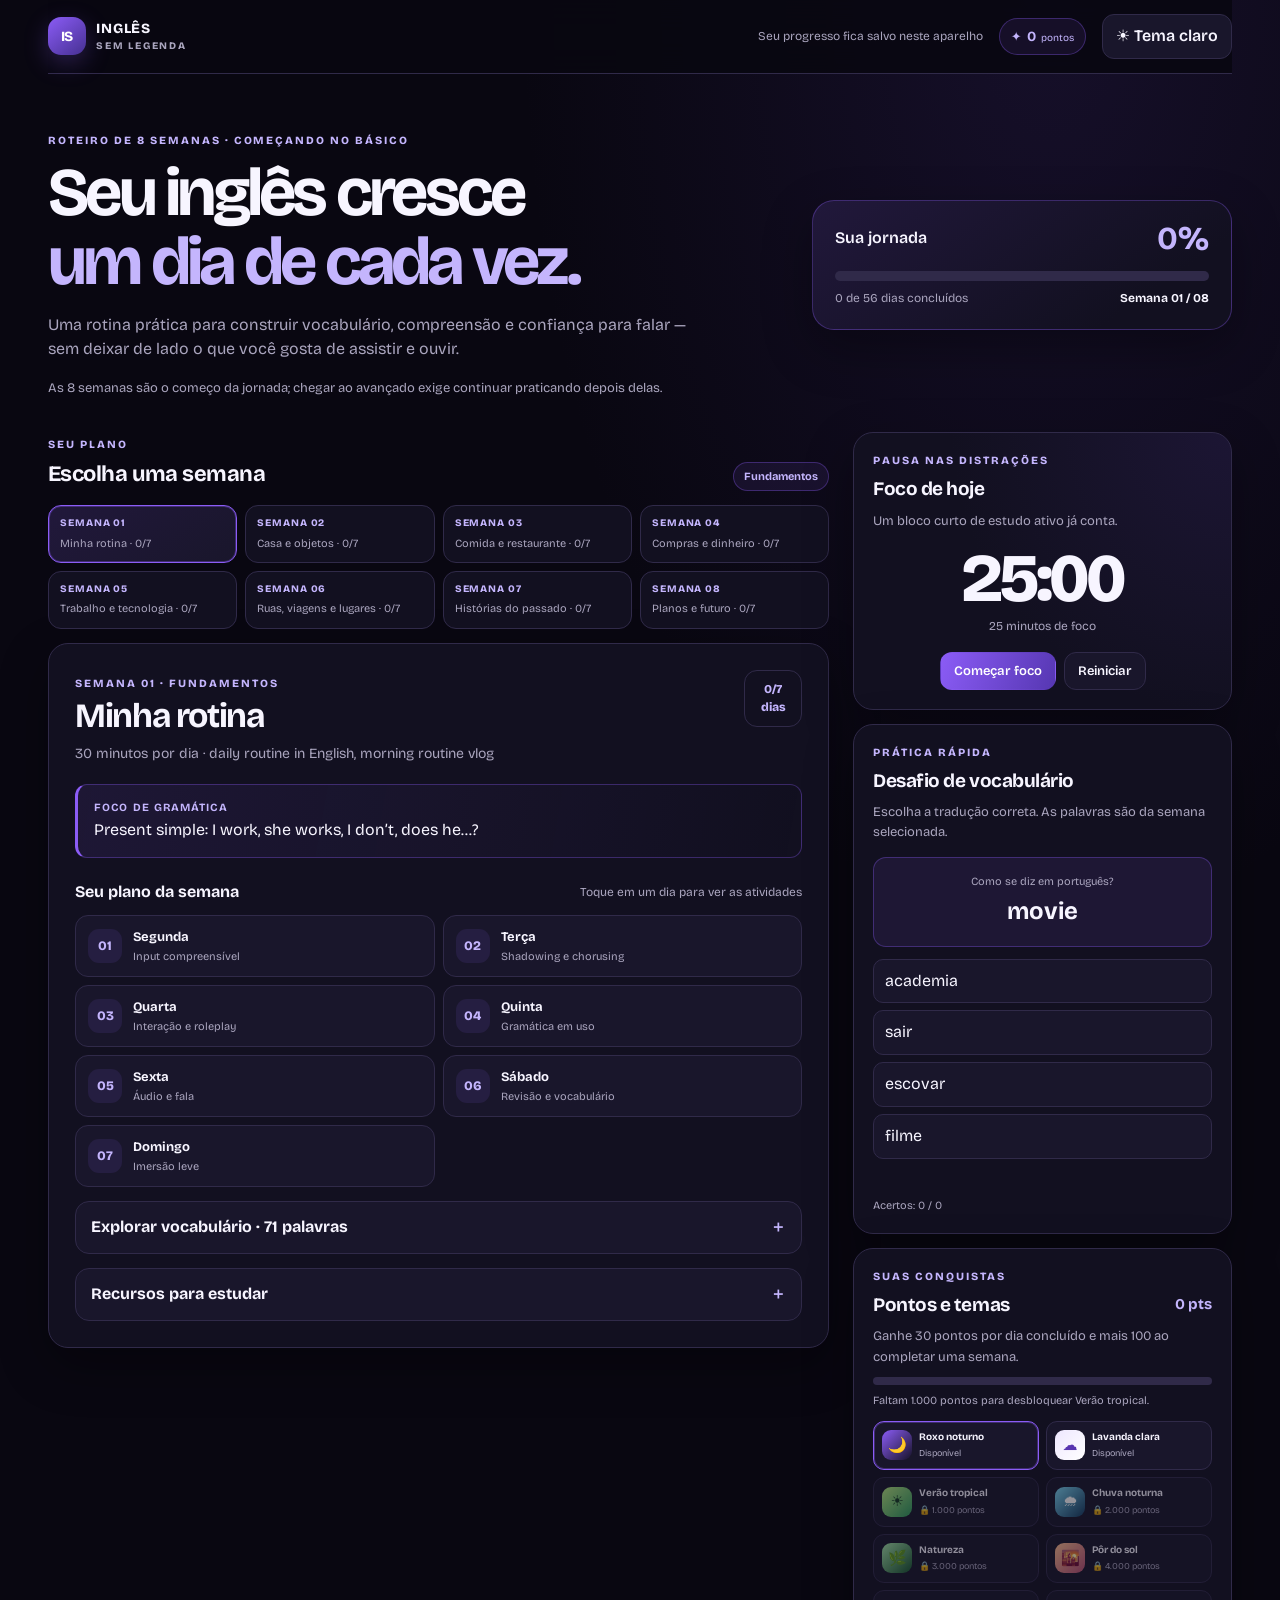
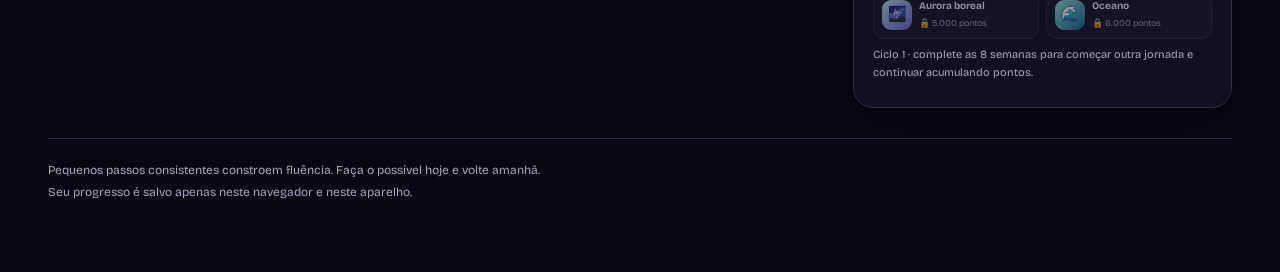
==== commit 8d29854c: "Add rewards and unlockable themes Co-authored-by: Copilot <223556219+Copilot@users.noreply.github.co" ====
--- a/index.html
+++ b/index.html
@@ -9,7 +9,7 @@
 <div class="app-shell">
 <header class="topbar">
 <a class="brand" href="#" aria-label="Inglês sem legenda, início"><span class="brand-mark">IS</span><span>INGLÊS<small>SEM LEGENDA</small></span></a>
-<div class="top-actions"><span class="save-status" id="saveStatus" role="status" aria-live="polite">Seu progresso fica salvo neste aparelho</span><button class="theme-toggle" id="themeToggle" type="button" aria-label="Alternar tema">☀ Tema claro</button></div>
+<div class="top-actions"><span class="save-status" id="saveStatus" role="status" aria-live="polite">Seu progresso fica salvo neste aparelho</span><span class="points-pill" aria-label="Pontos acumulados"><span aria-hidden="true">✦</span><strong id="headerPoints">0</strong><small>pontos</small></span><button class="theme-toggle" id="themeToggle" type="button" aria-label="Alternar tema">☀ Tema claro</button></div>
 </header>
 <section class="hero" aria-labelledby="pageTitle">
 <div class="hero-copy"><p class="eyebrow">ROTEIRO DE 8 SEMANAS · COMEÇANDO NO BÁSICO</p><h1 id="pageTitle">Seu inglês cresce <span>um dia de cada vez.</span></h1><p>Uma rotina prática para construir vocabulário, compreensão e confiança para falar — sem deixar de lado o que você gosta de assistir e ouvir.</p><p class="hero-note">As 8 semanas são o começo da jornada; chegar ao avançado exige continuar praticando depois delas.</p></div>
@@ -24,6 +24,7 @@
 <aside class="practice-column" aria-label="Ferramentas de prática">
 <section class="tool-card timer-card" aria-labelledby="timerTitle"><p class="eyebrow">PAUSA NAS DISTRAÇÕES</p><h2 id="timerTitle">Foco de hoje</h2><p class="tool-copy">Um bloco curto de estudo ativo já conta.</p><div class="timer-display" id="timerDisplay" role="timer" aria-live="off">25:00</div><p class="timer-hint" id="timerHint">25 minutos de foco</p><div class="timer-actions"><button class="primary-button" id="timerToggle" type="button">Começar foco</button><button class="secondary-button" id="timerReset" type="button">Reiniciar</button></div></section>
 <section class="tool-card quiz-card" aria-labelledby="quizTitle"><p class="eyebrow">PRÁTICA RÁPIDA</p><h2 id="quizTitle">Desafio de vocabulário</h2><p class="tool-copy">Escolha a tradução correta. As palavras são da semana selecionada.</p><div id="quizArea"></div></section>
+<section class="tool-card rewards-card" aria-labelledby="rewardsTitle"><p class="eyebrow">SUAS CONQUISTAS</p><div class="rewards-heading"><h2 id="rewardsTitle">Pontos e temas</h2><strong><span id="rewardPoints">0</span> pts</strong></div><p class="tool-copy">Ganhe 30 pontos por dia concluído e mais 100 ao completar uma semana.</p><div class="points-track" id="pointsProgress" role="progressbar" aria-label="Progresso para desbloquear o próximo tema" aria-valuemin="0" aria-valuemax="1000" aria-valuenow="0"><i id="pointsProgressFill"></i></div><p class="next-theme-copy" id="nextThemeText">Faltam 1.000 pontos para o próximo tema.</p><div class="theme-options" id="themeOptions" aria-label="Temas disponíveis"></div><p class="cycle-copy" id="cycleText">Ciclo 1 · complete as 8 semanas para começar outra jornada e continuar acumulando pontos.</p><button class="secondary-button new-cycle-button" id="newCycleButton" type="button" hidden>Começar uma nova jornada</button></section>
 </aside>
 </main>
 <footer class="footer"><p>Pequenos passos consistentes constroem fluência. Faça o possível hoje e volte amanhã.</p><p>Seu progresso é salvo apenas neste navegador e neste aparelho.</p></footer>
--- a/styles.css
+++ b/styles.css
@@ -1,17 +1,27 @@
-:root{color-scheme:dark;--bg:#090711;--surface:#121020;--surface-2:#19162b;--ink:#f7f5ff;--muted:#aaa5be;--line:#302a49;--purple:#8b5cf6;--purple-light:#c4b5fd;--blue:#263a76;--green:#62d6a5;--shadow:0 18px 50px #0005}
-:root[data-theme="light"]{color-scheme:light;--bg:#f6f4fb;--surface:#fff;--surface-2:#efebf8;--ink:#171329;--muted:#625d75;--line:#ded8ed;--purple:#7042d8;--purple-light:#5835b0;--blue:#dfe6ff;--green:#137c58;--shadow:0 16px 40px #33205b12}
+:root{color-scheme:dark;--bg:#090711;--bg-glow:#30205b55;--surface:#121020;--surface-2:#19162b;--surface-3:#21183b;--ink:#f7f5ff;--muted:#aaa5be;--line:#302a49;--purple:#8b5cf6;--purple-light:#c4b5fd;--blue:#263a76;--green:#62d6a5;--accent-border:#8b5cf655;--accent-soft:#8b5cf619;--accent-tint:#8b5cf618;--accent-icon:#8b5cf61c;--accent-shadow:#8b5cf644;--brand-end:#463092;--progress-end:#4a8dff;--button-end:#5637b2;--success:#168e68;--success-dark:#08724f;--success-border:#62d6a566;--success-soft:#62d6a51c;--shadow:0 18px 50px #0005}
+:root[data-theme="light"]{color-scheme:light;--bg:#f6f4fb;--bg-glow:#ede5ff;--surface:#fff;--surface-2:#efebf8;--surface-3:#e9e1ff;--ink:#171329;--muted:#625d75;--line:#ded8ed;--purple:#7042d8;--purple-light:#5835b0;--blue:#dfe6ff;--green:#137c58;--accent-border:#c8b8ec;--accent-soft:#f0eaff;--accent-tint:#f1ebff;--accent-icon:#efe8ff;--accent-shadow:#8b5cf622;--brand-end:#473289;--progress-end:#5b80dc;--button-end:#5532aa;--success:#168e68;--success-dark:#08724f;--success-border:#a8ddc1;--success-soft:#e5f6ee;--shadow:0 16px 40px #33205b12}
+:root[data-theme="summer"]{color-scheme:light;--bg:#f3faed;--bg-glow:#d9efce;--surface:#fffdf6;--surface-2:#e8f4dc;--surface-3:#d8edc8;--ink:#1d3020;--muted:#60725f;--line:#cddfc5;--purple:#32844d;--purple-light:#286b3d;--blue:#78bfdd;--green:#25804a;--accent-border:#b2d8ab;--accent-soft:#e8f5e3;--accent-tint:#eaf6e5;--accent-icon:#e1f1dc;--accent-shadow:#48a66044;--brand-end:#216239;--progress-end:#78bfdd;--button-end:#246842;--success:#25804a;--success-dark:#145f39;--success-border:#b5dec1;--success-soft:#e7f5ea;--shadow:0 16px 40px #244a2612}
+:root[data-theme="rain"]{color-scheme:dark;--bg:#08111f;--bg-glow:#16426366;--surface:#101e31;--surface-2:#172a43;--surface-3:#1e3857;--ink:#eff7ff;--muted:#a9bed1;--line:#28415c;--purple:#4eb6d9;--purple-light:#9ce8ff;--blue:#2f73bd;--green:#5dd6b6;--accent-border:#4eb6d966;--accent-soft:#4eb6d922;--accent-tint:#4eb6d91d;--accent-icon:#4eb6d924;--accent-shadow:#4eb6d944;--brand-end:#156589;--progress-end:#82bfff;--button-end:#17698e;--success:#45c99b;--success-dark:#127958;--success-border:#45c99b77;--success-soft:#45c99b20;--shadow:0 18px 50px #0006}
+:root[data-theme="nature"]{color-scheme:dark;--bg:#07140e;--bg-glow:#15532d66;--surface:#10251a;--surface-2:#173323;--surface-3:#20432d;--ink:#f0fff3;--muted:#a4c4aa;--line:#2c5036;--purple:#61bd73;--purple-light:#a6e6a8;--blue:#579a83;--green:#73d898;--accent-border:#61bd7366;--accent-soft:#61bd7322;--accent-tint:#61bd731d;--accent-icon:#61bd7324;--accent-shadow:#61bd7344;--brand-end:#25623b;--progress-end:#75dca3;--button-end:#25693d;--success:#56c982;--success-dark:#1e7543;--success-border:#56c98277;--success-soft:#56c98220;--shadow:0 18px 50px #0006}
+:root[data-theme="sunset"]{color-scheme:dark;--bg:#1a0e20;--bg-glow:#632b4c66;--surface:#25152c;--surface-2:#35203a;--surface-3:#4a2946;--ink:#fff5f1;--muted:#d0adb5;--line:#57364f;--purple:#f07876;--purple-light:#ffc18f;--blue:#8a6cbb;--green:#83d6ac;--accent-border:#f0787666;--accent-soft:#f0787622;--accent-tint:#f078761d;--accent-icon:#f0787624;--accent-shadow:#f0787644;--brand-end:#a74662;--progress-end:#ffc16f;--button-end:#b44c69;--success:#70c99a;--success-dark:#24784c;--success-border:#70c99a77;--success-soft:#70c99a20;--shadow:0 18px 50px #0006}
+:root[data-theme="aurora"]{color-scheme:dark;--bg:#0b1128;--bg-glow:#242d7566;--surface:#141b38;--surface-2:#1d2648;--surface-3:#28335b;--ink:#f4f6ff;--muted:#b3bce0;--line:#343f69;--purple:#9b83ff;--purple-light:#baf3e4;--blue:#5c91ed;--green:#65d5ae;--accent-border:#9b83ff66;--accent-soft:#9b83ff22;--accent-tint:#9b83ff1d;--accent-icon:#9b83ff24;--accent-shadow:#9b83ff44;--brand-end:#4c54a4;--progress-end:#5dd8bc;--button-end:#5856b0;--success:#63d5a5;--success-dark:#267f64;--success-border:#63d5a577;--success-soft:#63d5a520;--shadow:0 18px 50px #0006}
+:root[data-theme="ocean"]{color-scheme:dark;--bg:#071421;--bg-glow:#0d4c6266;--surface:#0e202e;--surface-2:#153242;--surface-3:#1b4656;--ink:#effcff;--muted:#a2c2cb;--line:#28505b;--purple:#4fc5c3;--purple-light:#9ce9dc;--blue:#3189b7;--green:#5ed6a3;--accent-border:#4fc5c366;--accent-soft:#4fc5c322;--accent-tint:#4fc5c31d;--accent-icon:#4fc5c324;--accent-shadow:#4fc5c344;--brand-end:#157578;--progress-end:#48a5db;--button-end:#126d7c;--success:#54c890;--success-dark:#1e7858;--success-border:#54c89077;--success-soft:#54c89020;--shadow:0 18px 50px #0006}
 *{box-sizing:border-box}
 html{scroll-behavior:smooth;scroll-padding-top:92px}
-body{margin:0;min-height:100vh;background:radial-gradient(ellipse at 82% 0%,#30205b55,transparent 33rem),var(--bg);color:var(--ink);font:16px/1.55 "Bricolage Grotesque",system-ui,-apple-system,"Segoe UI",sans-serif}
+body{margin:0;min-height:100vh;background:radial-gradient(ellipse at 82% 0%,var(--bg-glow),transparent 33rem),var(--bg);color:var(--ink);font:16px/1.55 "Bricolage Grotesque",system-ui,-apple-system,"Segoe UI",sans-serif}
 button,input{font:inherit}
 button{color:inherit}
 button:focus-visible,input:focus-visible,summary:focus-visible{outline:3px solid var(--purple-light);outline-offset:3px}
 .app-shell{max-width:1240px;margin:0 auto;padding:0 28px 48px}
 .topbar{position:sticky;top:0;z-index:10;display:flex;align-items:center;justify-content:space-between;gap:16px;padding:14px 0;background:color-mix(in srgb,var(--bg) 88%,transparent);backdrop-filter:blur(16px);border-bottom:1px solid var(--line)}
 .brand{display:flex;align-items:center;gap:10px;color:var(--ink);text-decoration:none;font-size:14px;font-weight:800;letter-spacing:.06em}
-.brand-mark{display:grid;place-items:center;width:38px;height:38px;border-radius:13px;background:linear-gradient(140deg,var(--purple),#463092);color:#fff;font-size:14px;letter-spacing:-.04em;box-shadow:0 8px 24px #8b5cf644}
+.brand-mark{display:grid;place-items:center;width:38px;height:38px;border-radius:13px;background:linear-gradient(140deg,var(--purple),var(--brand-end));color:#fff;font-size:14px;letter-spacing:-.04em;box-shadow:0 8px 24px var(--accent-shadow)}
 .brand small{display:block;color:var(--muted);font-size:10px;letter-spacing:.18em}
 .top-actions{display:flex;align-items:center;gap:16px}
+.points-pill{display:inline-flex;align-items:baseline;gap:5px;padding:7px 11px;border:1px solid var(--accent-border);border-radius:999px;background:var(--accent-soft);color:var(--purple-light);white-space:nowrap}
+.points-pill>span{font-size:13px}
+.points-pill strong{font-size:14px}
+.points-pill small{font-size:10px}
 .save-status{color:var(--muted);font-size:12px}
 .save-status.error{color:#ff879b}
 .theme-toggle,.secondary-button,.primary-button{display:inline-flex;align-items:center;justify-content:center;gap:8px;border:1px solid var(--line);border-radius:12px;padding:9px 13px;background:var(--surface-2);color:var(--ink);font-weight:600;cursor:pointer;transition:transform .18s,border-color .18s,background .18s}
@@ -22,25 +32,23 @@
 h1 span{display:block;color:var(--purple-light)}
 .hero-copy>p:not(.eyebrow){max-width:650px;color:var(--muted);margin:16px 0 0}
 .hero-note{font-size:13px}
-.hero-progress{padding:22px;border:1px solid #8b5cf64f;border-radius:22px;background:linear-gradient(145deg,#21183b,#121020 78%);box-shadow:var(--shadow)}
-:root[data-theme="light"] .hero-progress{background:linear-gradient(145deg,#e9e1ff,#fff 78%)}
+.hero-progress{padding:22px;border:1px solid var(--accent-border);border-radius:22px;background:linear-gradient(145deg,var(--surface-3),var(--surface) 78%);box-shadow:var(--shadow)}
 .progress-heading{display:flex;align-items:center;justify-content:space-between;gap:12px}
 .progress-heading span{font-weight:600}
 .progress-heading strong{color:var(--purple-light);font-size:32px;line-height:1}
 .progress-track{height:10px;margin:16px 0 8px;border-radius:99px;background:var(--line);overflow:hidden}
-.progress-track i{display:block;width:0;height:100%;border-radius:inherit;background:linear-gradient(90deg,var(--purple),#4a8dff);transition:width .45s ease}
+.progress-track i{display:block;width:0;height:100%;border-radius:inherit;background:linear-gradient(90deg,var(--purple),var(--progress-end));transition:width .45s ease}
 .progress-caption{display:flex;justify-content:space-between;gap:10px;color:var(--muted);font-size:12px}
 .progress-caption strong{color:var(--ink)}
 .content-grid{display:grid;grid-template-columns:minmax(0,1.65fr) minmax(280px,.8fr);gap:24px;align-items:start}
 .section-heading{display:flex;align-items:end;justify-content:space-between;gap:16px;margin:4px 0 14px}
 .section-heading h2,.tool-card h2{margin:0;font-size:22px;letter-spacing:-.025em}
 .section-heading .eyebrow{margin-bottom:4px}
-.phase-pill,.tag{display:inline-flex;align-items:center;gap:6px;border:1px solid #8b5cf655;border-radius:99px;padding:5px 10px;background:#8b5cf619;color:var(--purple-light);font-size:11px;font-weight:700}
+.phase-pill,.tag{display:inline-flex;align-items:center;gap:6px;border:1px solid var(--accent-border);border-radius:99px;padding:5px 10px;background:var(--accent-soft);color:var(--purple-light);font-size:11px;font-weight:700}
 .tabs{display:grid;grid-template-columns:repeat(4,minmax(0,1fr));gap:8px;margin-bottom:14px}
 .week-tab{min-width:0;padding:10px 11px;text-align:left;border:1px solid var(--line);border-radius:13px;background:var(--surface);cursor:pointer;transition:transform .18s,border-color .18s,background .18s}
 .week-tab:hover{transform:translateY(-2px);border-color:var(--purple)}
-.week-tab[aria-selected="true"]{border-color:var(--purple);background:linear-gradient(145deg,#312353,var(--surface-2));box-shadow:inset 0 0 0 1px #8b5cf633}
-:root[data-theme="light"] .week-tab[aria-selected="true"]{background:linear-gradient(145deg,#e6dcff,#f7f4ff)}
+.week-tab[aria-selected="true"]{border-color:var(--purple);background:linear-gradient(145deg,var(--surface-3),var(--surface-2));box-shadow:inset 0 0 0 1px var(--accent-border)}
 .week-tab span,.week-tab small{display:block;overflow:hidden;text-overflow:ellipsis;white-space:nowrap}
 .week-tab span{color:var(--purple-light);font-size:10px;font-weight:800;letter-spacing:.09em}
 .week-tab small{margin-top:3px;color:var(--muted);font-size:11px}
@@ -50,7 +58,7 @@
 .week-title-row h2{margin:3px 0 0;font-size:clamp(24px,4vw,34px);line-height:1.1;letter-spacing:-.04em}
 .week-title-row p{margin:8px 0 0;color:var(--muted);font-size:14px}
 .week-count{flex:0 0 auto;min-width:58px;padding:9px 10px;border:1px solid var(--line);border-radius:13px;text-align:center;color:var(--purple-light);font-size:12px;font-weight:800}
-.grammar-box{margin:20px 0;padding:14px 16px;border:1px solid #8b5cf655;border-left:3px solid var(--purple);border-radius:12px;background:linear-gradient(100deg,#8b5cf61b,transparent)}
+.grammar-box{margin:20px 0;padding:14px 16px;border:1px solid var(--accent-border);border-left:3px solid var(--purple);border-radius:12px;background:linear-gradient(100deg,var(--accent-soft),transparent)}
 .grammar-box strong{display:block;margin-bottom:2px;color:var(--purple-light);font-size:11px;letter-spacing:.1em;text-transform:uppercase}
 .grammar-box p{margin:0}
 .subheading{display:flex;align-items:center;justify-content:space-between;gap:10px;margin:22px 0 10px}
@@ -59,10 +67,10 @@
 .days{display:grid;grid-template-columns:repeat(2,minmax(0,1fr));gap:8px}
 .day-card{display:flex;align-items:center;gap:11px;width:100%;min-height:62px;padding:10px 12px;text-align:left;border:1px solid var(--line);border-radius:13px;background:var(--surface-2);cursor:pointer;transition:border-color .18s,transform .18s}
 .day-card:hover{transform:translateY(-1px);border-color:var(--purple)}
-.day-card[aria-expanded="true"]{border-color:var(--purple);background:#8b5cf618}
-.day-card.done{border-color:#62d6a566}
-.day-icon{display:grid;place-items:center;flex:0 0 34px;height:34px;border-radius:11px;background:#8b5cf61c;color:var(--purple-light);font-size:13px;font-weight:800}
-.day-card.done .day-icon{background:#62d6a51c;color:var(--green)}
+.day-card[aria-expanded="true"]{border-color:var(--purple);background:var(--accent-tint)}
+.day-card.done{border-color:var(--success-border)}
+.day-icon{display:grid;place-items:center;flex:0 0 34px;height:34px;border-radius:11px;background:var(--accent-icon);color:var(--purple-light);font-size:13px;font-weight:800}
+.day-card.done .day-icon{background:var(--success-soft);color:var(--green)}
 .day-copy{min-width:0}
 .day-copy strong,.day-copy small{display:block;overflow:hidden;text-overflow:ellipsis;white-space:nowrap}
 .day-copy strong{font-size:13px}
@@ -73,9 +81,9 @@
 .task-row strong{color:var(--purple-light);font-size:12px}
 .task-row p{margin:0;font-size:13px}
 .resource-label{display:block;margin-top:4px;color:var(--muted);font-size:11px}
-.primary-button{margin-top:14px;border-color:transparent;background:linear-gradient(110deg,var(--purple),#5637b2);color:#fff}
-.primary-button:hover{transform:translateY(-1px);box-shadow:0 8px 22px #8b5cf633}
-.primary-button.complete{background:linear-gradient(110deg,#168e68,#08724f)}
+.primary-button{margin-top:14px;border-color:transparent;background:linear-gradient(110deg,var(--purple),var(--button-end));color:#fff}
+.primary-button:hover{transform:translateY(-1px);box-shadow:0 8px 22px var(--accent-shadow)}
+.primary-button.complete{background:linear-gradient(110deg,var(--success),var(--success-dark))}
 .vocab-details,.resources-details{margin-top:14px;padding:0;border:1px solid var(--line);border-radius:14px;background:var(--surface-2)}
 .vocab-details summary,.resources-details summary{padding:13px 15px;cursor:pointer;font-weight:700;list-style:none}
 .vocab-details summary::-webkit-details-marker,.resources-details summary::-webkit-details-marker{display:none}
@@ -98,19 +106,19 @@
 .tool-card .eyebrow{margin-bottom:5px}
 .tool-card h2{font-size:19px}
 .tool-copy{margin:7px 0 14px;color:var(--muted);font-size:13px}
-.timer-card{background:radial-gradient(circle at 100% 0%,#58429a4d,transparent 60%),var(--surface)}
+.timer-card{background:radial-gradient(circle at 100% 0%,var(--bg-glow),transparent 60%),var(--surface)}
 .timer-display{margin:12px 0 4px;text-align:center;font-size:clamp(48px,7vw,68px);font-weight:800;line-height:1;letter-spacing:-.06em;font-variant-numeric:tabular-nums}
 .timer-hint{margin:0;text-align:center;color:var(--muted);font-size:12px}
 .timer-actions{display:flex;justify-content:center;gap:8px;margin-top:16px}
 .timer-actions .primary-button,.timer-actions .secondary-button{margin:0;padding:8px 13px;font-size:13px}
-.quiz-word{margin:15px 0 12px;padding:15px;border:1px solid #8b5cf655;border-radius:13px;background:#8b5cf615;text-align:center}
+.quiz-word{margin:15px 0 12px;padding:15px;border:1px solid var(--accent-border);border-radius:13px;background:var(--accent-soft);text-align:center}
 .quiz-word small{display:block;color:var(--muted);font-size:11px}
 .quiz-word strong{display:block;margin-top:3px;font-size:24px}
 .quiz-options{display:grid;gap:7px}
 .quiz-option{width:100%;padding:9px 11px;text-align:left;border:1px solid var(--line);border-radius:10px;background:var(--surface-2);cursor:pointer}
 .quiz-option:hover:not(:disabled){border-color:var(--purple)}
 .quiz-option:disabled{cursor:default}
-.quiz-option.correct{border-color:#62d6a5;background:#62d6a51c}
+.quiz-option.correct{border-color:var(--green);background:var(--success-soft)}
 .quiz-option.incorrect{border-color:#ff879b;background:#ff879b1b}
 .quiz-feedback{min-height:22px;margin:8px 0 0;font-size:12px}
 .quiz-feedback.good{color:var(--green)}
@@ -119,11 +127,42 @@
 .quiz-score{color:var(--muted);font-size:11px}
 .quiz-next{padding:6px 10px;font-size:12px}
 button[hidden]{display:none!important}
+.rewards-heading{display:flex;align-items:center;justify-content:space-between;gap:8px}
+.rewards-heading h2{margin:0;font-size:19px}
+.rewards-heading>strong{color:var(--purple-light);font-size:15px;white-space:nowrap}
+.rewards-card .tool-copy{margin-bottom:10px}
+.points-track{height:8px;border-radius:99px;background:var(--line);overflow:hidden}
+.points-track i{display:block;width:0;height:100%;border-radius:inherit;background:linear-gradient(90deg,var(--purple),var(--progress-end));transition:width .4s ease}
+.next-theme-copy,.cycle-copy{margin:7px 0;color:var(--muted);font-size:11px}
+.theme-options{display:grid;grid-template-columns:repeat(2,minmax(0,1fr));gap:7px;margin-top:12px}
+.theme-choice{display:flex;align-items:center;gap:7px;min-width:0;padding:8px;text-align:left;border:1px solid var(--line);border-radius:11px;background:var(--surface-2);color:var(--ink);cursor:pointer}
+.theme-choice:hover:not(:disabled),.theme-choice.selected{border-color:var(--purple)}
+.theme-choice.selected{box-shadow:inset 0 0 0 1px var(--accent-border)}
+.theme-choice:disabled{opacity:.55;cursor:not-allowed}
+.theme-swatch{display:grid;place-items:center;flex:0 0 30px;height:30px;border-radius:9px;font-size:15px}
+.swatch-dark{background:linear-gradient(135deg,#8b5cf6,#171329);color:#fff}
+.swatch-light{background:linear-gradient(135deg,#eee7ff,#fff);color:#5835b0}
+.swatch-summer{background:linear-gradient(135deg,#b7e77f,#2c985c);color:#153b23}
+.swatch-rain{background:linear-gradient(135deg,#7ed9f3,#12385d);color:#fff}
+.swatch-nature{background:linear-gradient(135deg,#a6e6a8,#14532d);color:#10251a}
+.swatch-sunset{background:linear-gradient(135deg,#ffc18f,#b64d72);color:#3a1830}
+.swatch-aurora{background:linear-gradient(135deg,#baf3e4,#7464df);color:#172146}
+.swatch-ocean{background:linear-gradient(135deg,#9ce9dc,#126d9a);color:#072c38}
+.theme-copy{min-width:0}
+.theme-copy strong,.theme-copy small{display:block;overflow:hidden;text-overflow:ellipsis;white-space:nowrap}
+.theme-copy strong{font-size:10px}
+.theme-copy small{margin-top:2px;color:var(--muted);font-size:9px}
+.new-cycle-button{width:100%;margin-top:8px;font-size:12px}
+.confetti-layer{position:fixed;inset:0;z-index:30;overflow:hidden;pointer-events:none}
+.confetti-piece{position:absolute;top:-20px;animation:confetti-fall var(--fall-time) cubic-bezier(.2,.7,.4,1) var(--fall-delay) forwards}
+.celebration-toast{position:fixed;top:82px;left:50%;z-index:31;width:max-content;max-width:calc(100vw - 28px);padding:13px 18px;border:1px solid var(--accent-border);border-radius:14px;background:var(--surface);color:var(--ink);box-shadow:var(--shadow);font-weight:700;text-align:center;pointer-events:none;animation:toast-in .25s ease-out}
+@keyframes confetti-fall{to{transform:translate3d(var(--drift),110vh,0) rotate(720deg);opacity:0}}
+@keyframes toast-in{from{opacity:0;transform:translate(-50%,-10px)}to{opacity:1;transform:translate(-50%,0)}}
 .footer{margin-top:30px;padding:18px 0;border-top:1px solid var(--line);color:var(--muted);font-size:12px}
 .footer p{margin:4px 0}
 .sr-only{position:absolute;width:1px;height:1px;padding:0;margin:-1px;overflow:hidden;clip:rect(0,0,0,0);white-space:nowrap;border:0}
 @keyframes rise{from{opacity:0;transform:translateY(5px)}to{opacity:1;transform:translateY(0)}}
 @media(max-width:900px){.app-shell{padding-right:20px;padding-left:20px}.content-grid{grid-template-columns:minmax(0,1fr) 280px;gap:16px}.tabs{grid-template-columns:repeat(2,minmax(0,1fr))}}
 @media(max-width:700px){.app-shell{padding:0 15px 32px}.topbar{padding:10px 0}.save-status{display:none}.hero{grid-template-columns:1fr;gap:20px;padding:34px 0 25px}.hero-progress{max-width:none}.content-grid{grid-template-columns:1fr}.practice-column{position:static;grid-template-columns:repeat(2,minmax(0,1fr));align-items:start}.timer-card,.quiz-card{height:100%}.tabs{grid-template-columns:repeat(4,minmax(0,1fr))}.week-tab{padding:9px 7px}.week-tab small{font-size:10px}}
-@media(max-width:460px){.top-actions{gap:0}.theme-toggle{padding:8px 10px;font-size:12px}.brand{font-size:12px}.brand-mark{width:34px;height:34px}.practice-column{grid-template-columns:1fr}.days{grid-template-columns:1fr}.vocab-list{grid-template-columns:1fr 1fr}.week-title-row h2{font-size:25px}.week-count{min-width:48px;padding:7px}.progress-caption{font-size:11px}}
+@media(max-width:460px){.top-actions{gap:5px}.points-pill{gap:3px;padding:6px 7px}.points-pill small{display:none}.theme-toggle{padding:8px 9px;font-size:11px}.brand{font-size:12px}.brand-mark{width:34px;height:34px}.practice-column{grid-template-columns:1fr}.days{grid-template-columns:1fr}.vocab-list{grid-template-columns:1fr 1fr}.week-title-row h2{font-size:25px}.week-count{min-width:48px;padding:7px}.progress-caption{font-size:11px}}
 @media(prefers-reduced-motion:reduce){*,*::before,*::after{scroll-behavior:auto!important;animation-duration:.01ms!important;animation-iteration-count:1!important;transition-duration:.01ms!important}}
